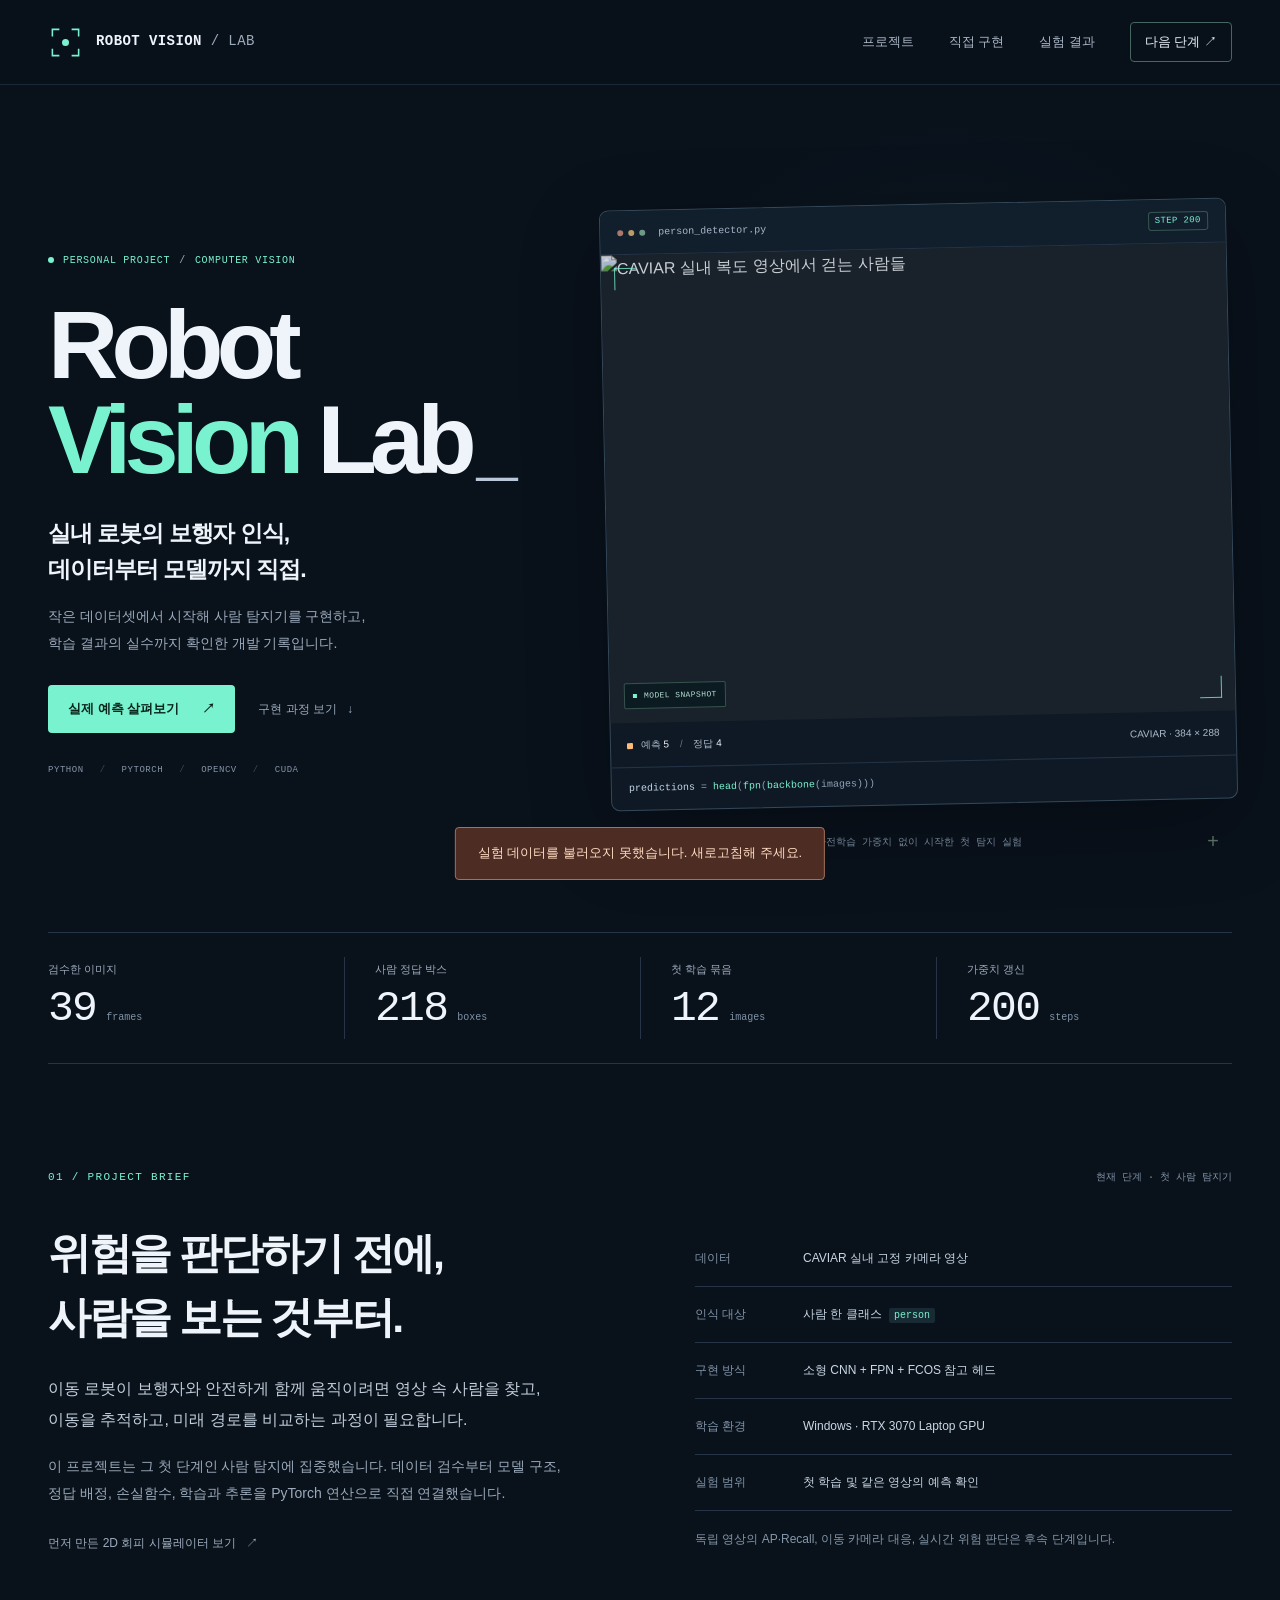
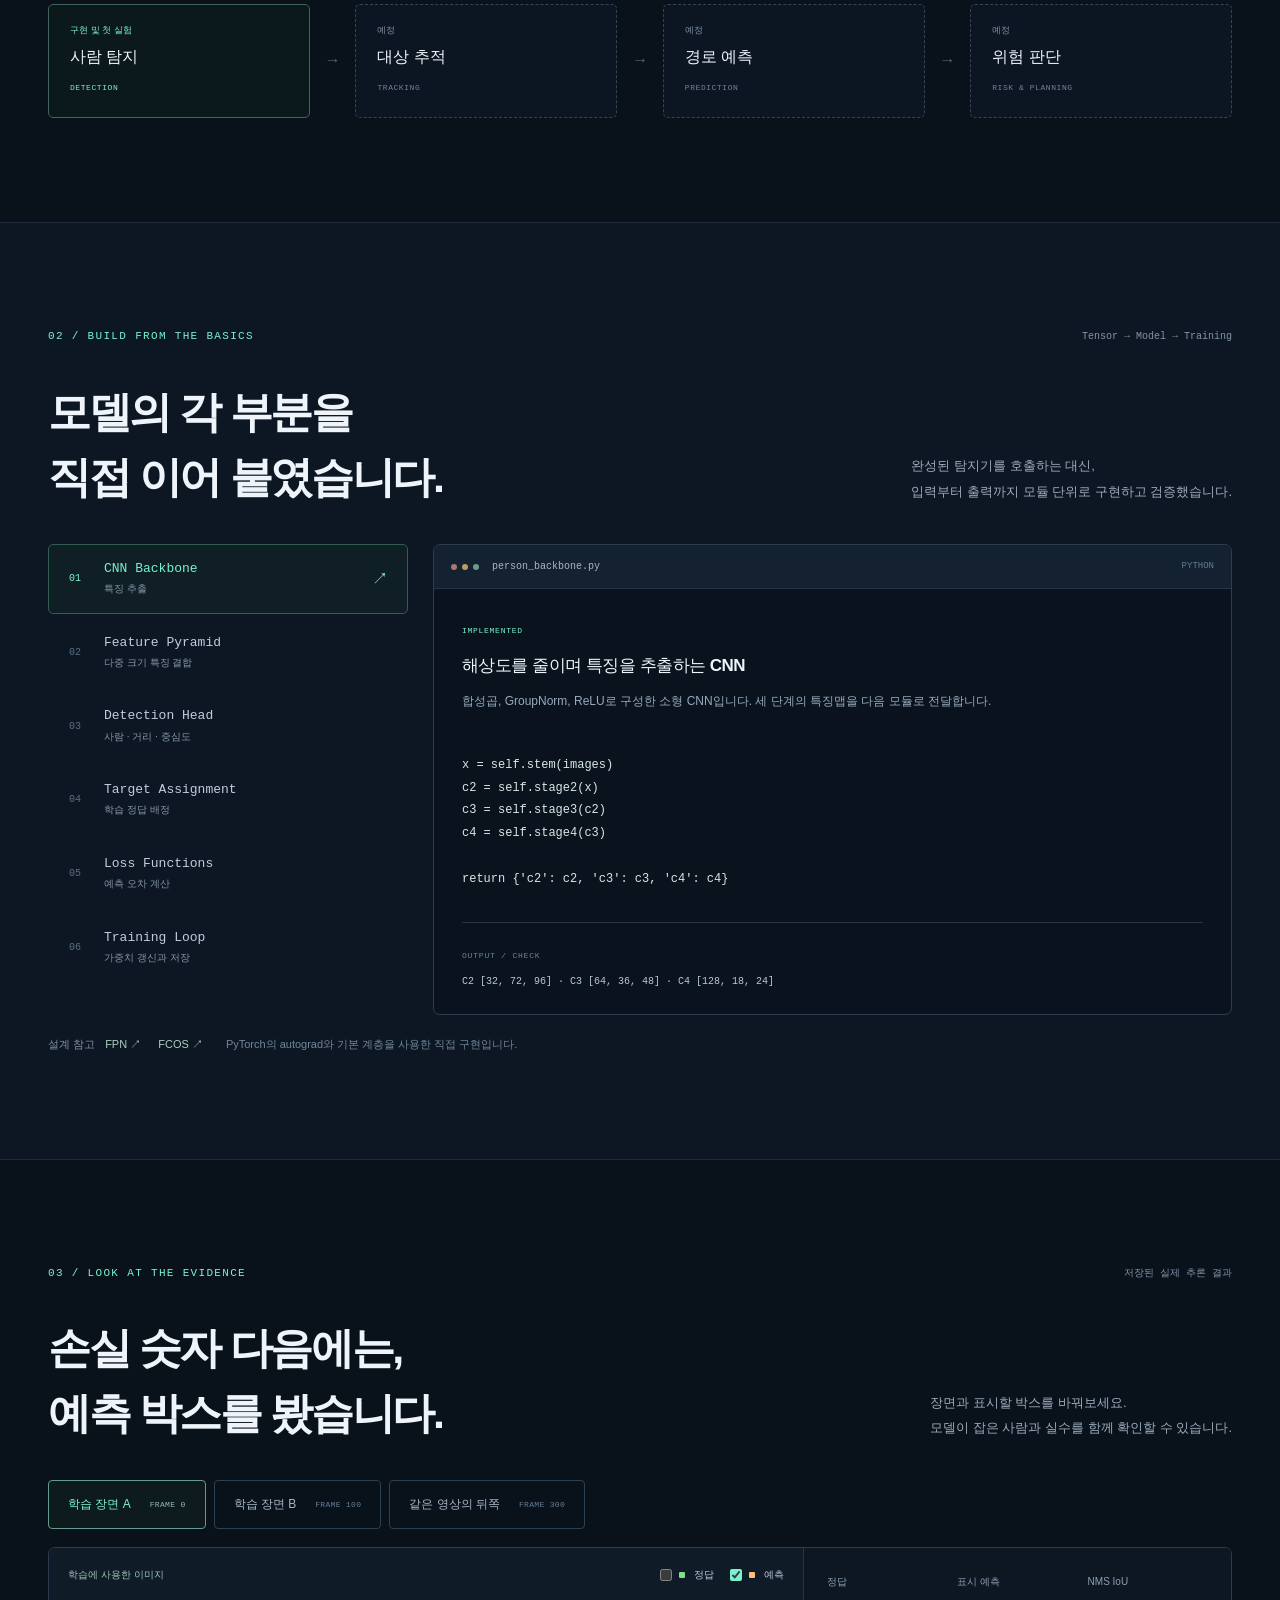
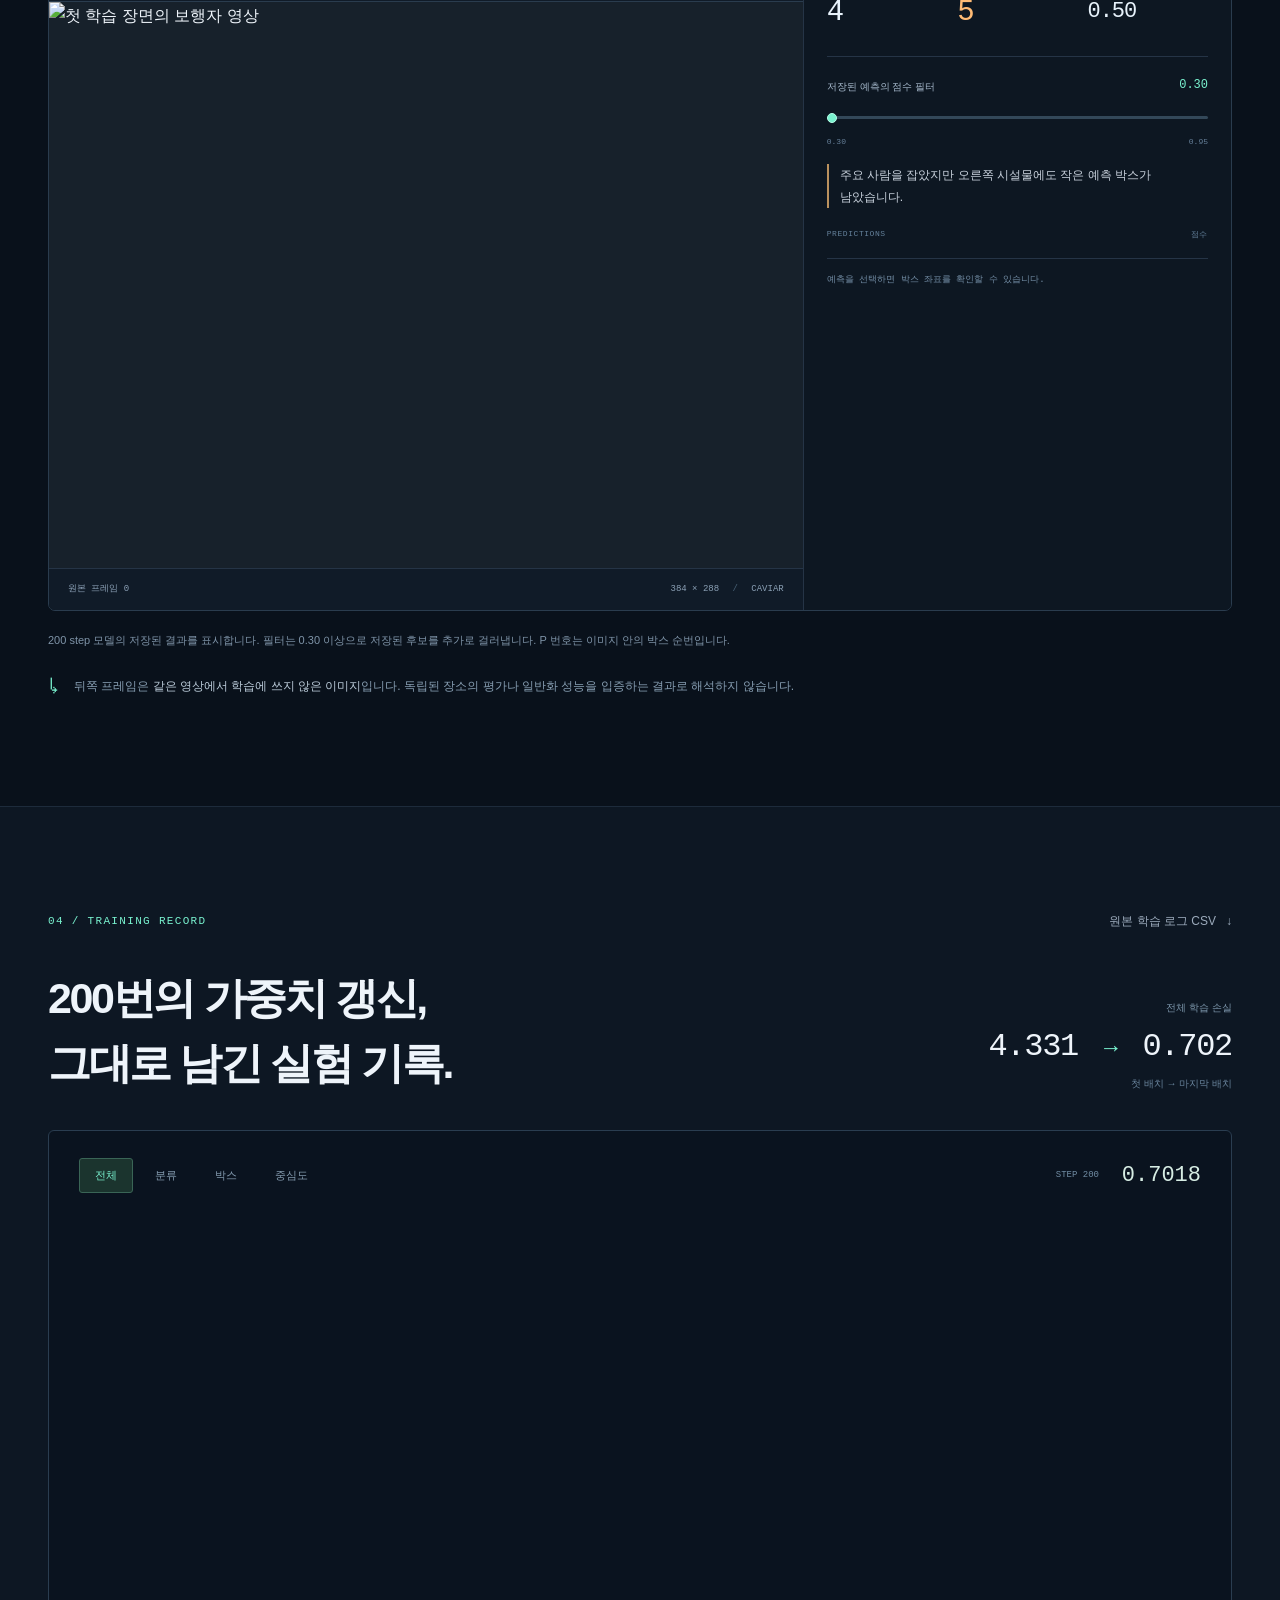
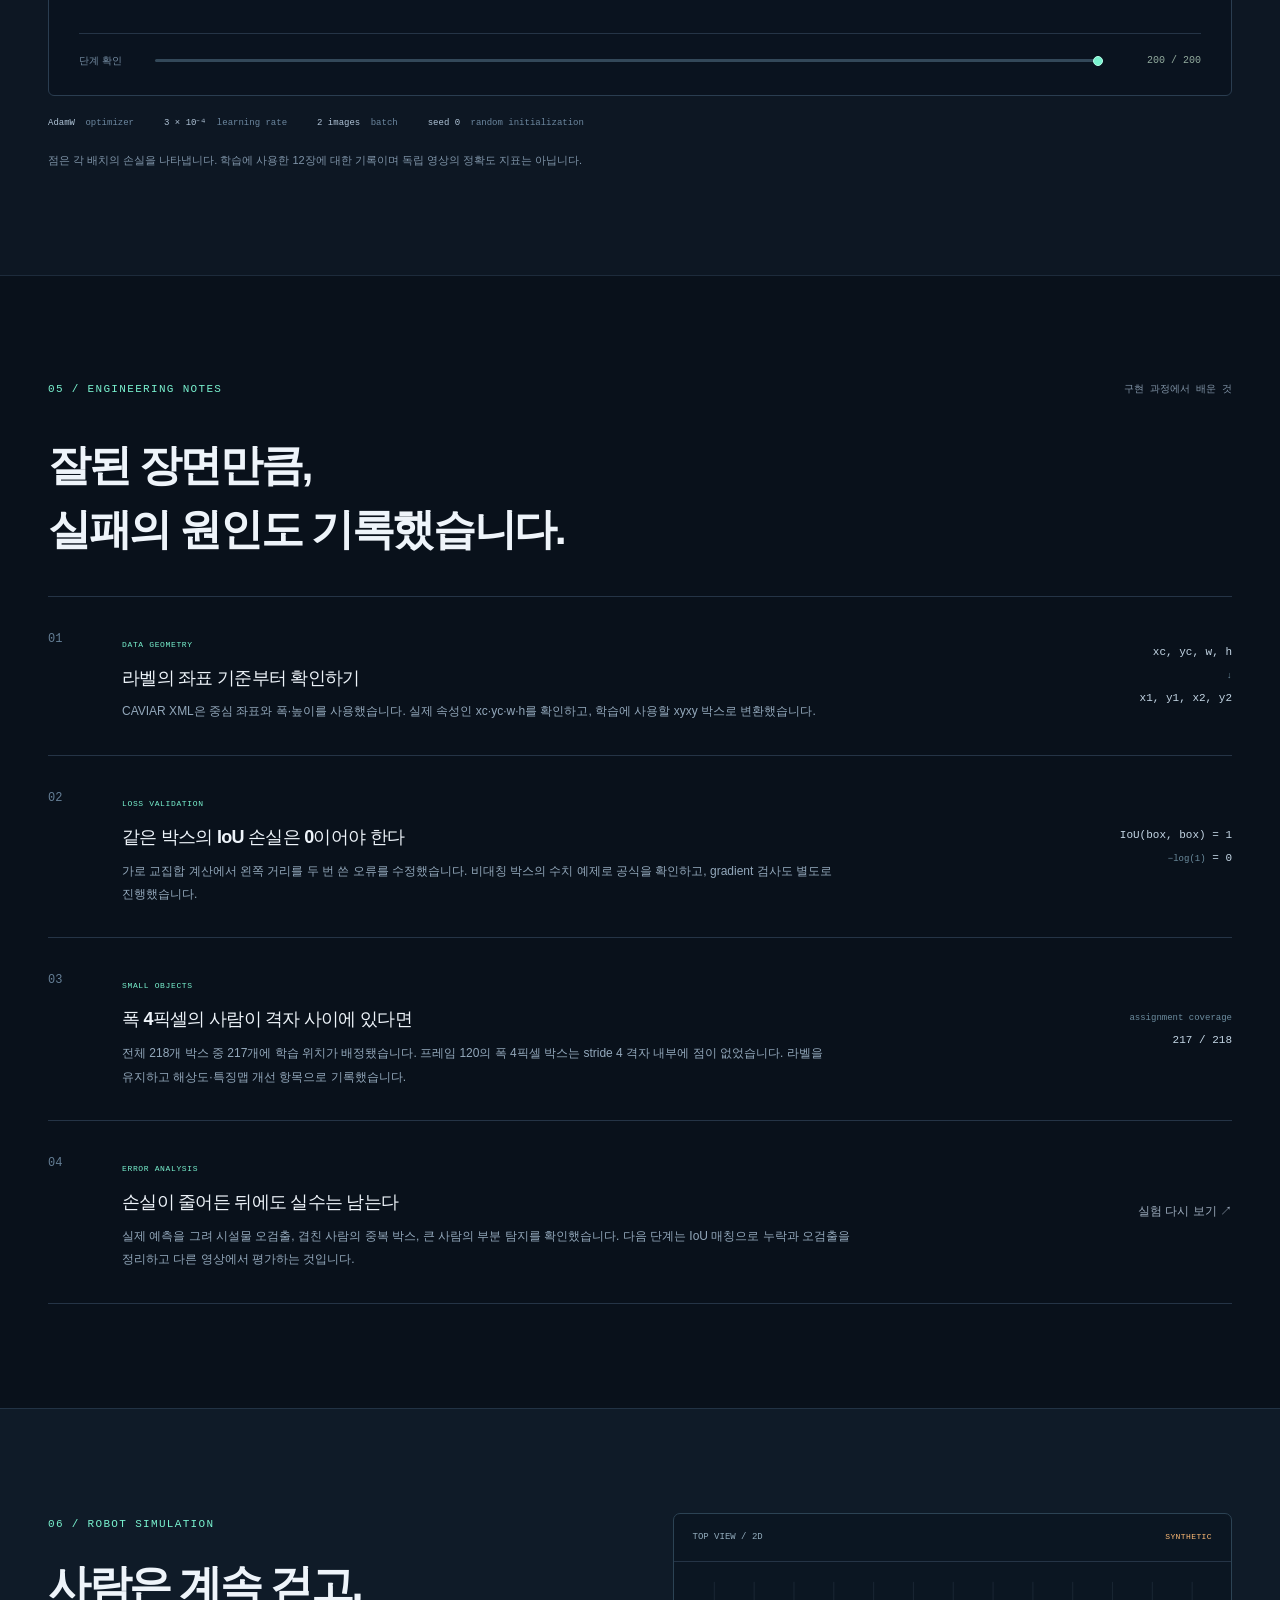
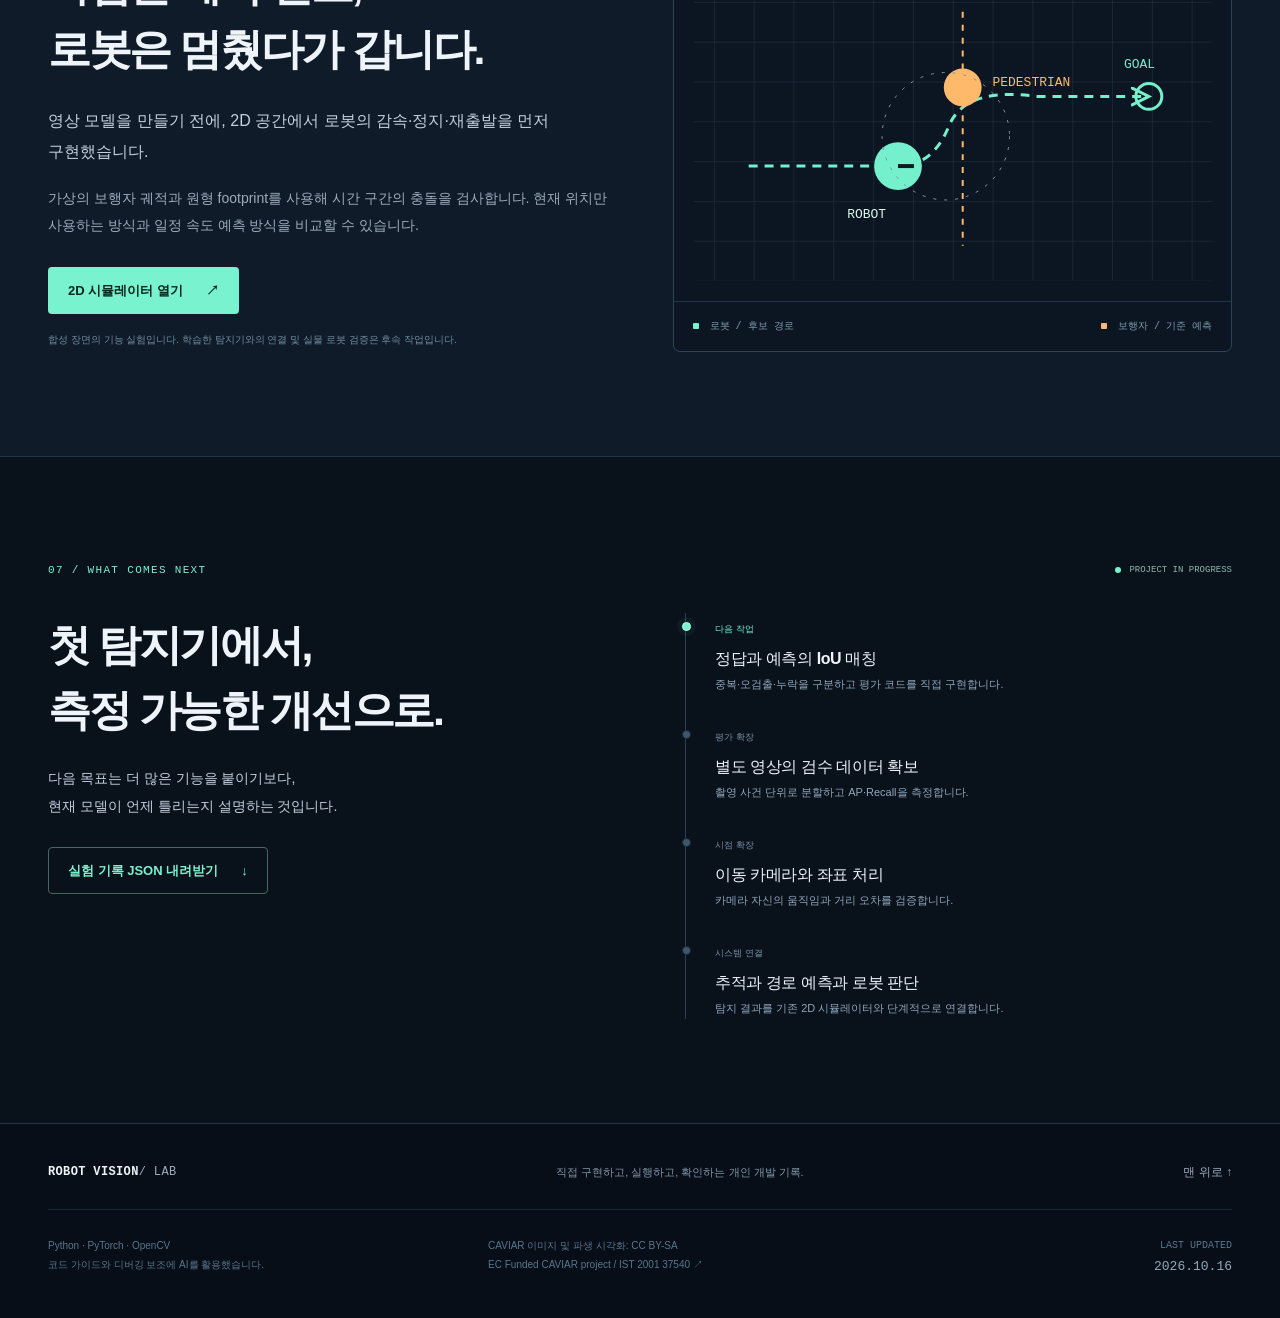
==== docs/index.html @ f5b47980 "Add portfolio pages and interactive simulator" ====
<!doctype html>
<html lang="ko">
<head>
<meta charset="utf-8"><meta name="viewport" content="width=device-width,initial-scale=1">
<meta name="theme-color" content="#09111b">
<title>Robot Vision Lab | Computer Vision 개발 포트폴리오</title>
<meta name="description" content="39장과 218개 정답 박스에서 시작한 사람 탐지기. 데이터 검수, PyTorch 모델 직접 구현, 첫 학습과 오류 분석을 기록한 개인 프로젝트 포트폴리오.">
<meta property="og:type" content="website"><meta property="og:title" content="Robot Vision Lab — 직접 만드는 Computer Vision">
<meta property="og:description" content="소규모 데이터에서 시작해 사람 탐지기를 직접 구현하고 학습한 과정. 실제 예측 결과와 200 step의 실험 기록.">
<link rel="icon" href="assets/favicon.svg" type="image/svg+xml">
<link rel="stylesheet" href="styles.css"><script src="app.js" defer></script>
<!-- public-url:start -->
<meta property="og:url" content="https://jaeyong5311.github.io/robot-vision-lab">
<meta property="og:image" content="https://jaeyong5311.github.io/robot-vision-lab/assets/social-preview.png">
<link rel="canonical" href="https://jaeyong5311.github.io/robot-vision-lab">
<!-- public-url:end -->
</head>
<body>
<a class="skip" href="#main">본문으로 이동</a>
<header class="header"><div class="shell header-inner">
<a class="brand" href="#top" aria-label="Robot Vision Lab 처음으로"><svg viewBox="0 0 40 40" aria-hidden="true"><path d="M13 5H5v8M27 5h8v8M5 27v8h8m14 0h8v-8"/><circle cx="20" cy="20" r="4"/></svg><span>ROBOT VISION<span class="brand-lab"> / LAB</span></span></a>
<button class="menu-button" aria-label="메뉴 열기" aria-expanded="false" aria-controls="navigation"><span></span><span></span></button>
<nav id="navigation" aria-label="주 메뉴"><a href="#project">프로젝트</a><a href="#build">직접 구현</a><a href="#experiments">실험 결과</a><a href="#next">다음 단계 <span aria-hidden="true">↗</span></a></nav>
</div></header>
<main id="main">
<section class="hero shell" id="top">
<div class="hero-copy"><div class="eyebrow"><span class="dot"></span> PERSONAL PROJECT <span class="muted">/</span> COMPUTER VISION</div>
<h1>Robot<br><span class="mint">Vision</span> Lab<span class="cursor">_</span></h1>
<p class="hero-korean">실내 로봇의 보행자 인식,<br>데이터부터 모델까지 직접.</p>
<p class="hero-description">작은 데이터셋에서 시작해 사람 탐지기를 구현하고,<br class="desktop-only"> 학습 결과의 실수까지 확인한 개발 기록입니다.</p>
<div class="hero-actions"><a class="button primary" href="#experiments">실제 예측 살펴보기 <span aria-hidden="true">↗</span></a><a class="text-link" href="#build">구현 과정 보기 <span aria-hidden="true">↓</span></a></div>
<div class="tech-line"><span>PYTHON</span><span>PYTORCH</span><span>OPENCV</span><span>CUDA</span></div>
</div>
<div class="hero-visual"><div class="vision-window"><div class="window-bar"><div class="window-dots"><i></i><i></i><i></i></div><span>person_detector.py</span><span class="window-tag">STEP 200</span></div>
<div class="hero-image"><img src="assets/frame-0.jpg" width="384" height="288" alt="CAVIAR 실내 복도 영상에서 걷는 사람들"><svg id="hero-boxes" viewBox="0 0 384 288" aria-label="실제 학습 모델의 예측 박스"></svg><span class="image-corner tl"></span><span class="image-corner br"></span><div class="image-badge"><span class="tiny-square"></span> MODEL SNAPSHOT</div></div>
<div class="vision-caption"><span><i class="legend-dot orange"></i> 예측 <b>5</b> <span class="caption-divider">/</span> 정답 <b>4</b></span><span>CAVIAR · 384 × 288</span></div>
<div class="code-strip"><span class="code-var">predictions</span> = <span class="code-fn">head</span>(<span class="code-fn">fpn</span>(<span class="code-fn">backbone</span>(images)))</div>
</div><div class="visual-foot"><span class="small-cross">+</span><span>사전학습 가중치 없이 시작한 첫 탐지 실험</span><span class="small-cross">+</span></div></div>
</section>
<div class="shell"><dl class="stats"><div><dt>검수한 이미지</dt><dd>39<span>frames</span></dd></div><div><dt>사람 정답 박스</dt><dd>218<span>boxes</span></dd></div><div><dt>첫 학습 묶음</dt><dd>12<span>images</span></dd></div><div><dt>가중치 갱신</dt><dd>200<span>steps</span></dd></div></dl></div>
<section class="section shell" id="project"><div class="section-top"><span class="eyebrow">01 / PROJECT BRIEF</span><span class="section-meta">현재 단계 · 첫 사람 탐지기</span></div>
<div class="brief-grid"><div><h2>위험을 판단하기 전에,<br>사람을 보는 것부터.</h2><p class="lead">이동 로봇이 보행자와 안전하게 함께 움직이려면 영상 속 사람을 찾고, 이동을 추적하고, 미래 경로를 비교하는 과정이 필요합니다.</p><p class="body-muted">이 프로젝트는 그 첫 단계인 사람 탐지에 집중했습니다. 데이터 검수부터 모델 구조, 정답 배정, 손실함수, 학습과 추론을 PyTorch 연산으로 직접 연결했습니다.</p><a class="subtle-link" href="#simulation">먼저 만든 2D 회피 시뮬레이터 보기 <span aria-hidden="true">↗</span></a></div>
<div class="brief-details"><div class="detail-row"><span>데이터</span><strong>CAVIAR 실내 고정 카메라 영상</strong></div><div class="detail-row"><span>인식 대상</span><strong>사람 한 클래스 <code>person</code></strong></div><div class="detail-row"><span>구현 방식</span><strong>소형 CNN + FPN + FCOS 참고 헤드</strong></div><div class="detail-row"><span>학습 환경</span><strong>Windows · RTX 3070 Laptop GPU</strong></div><div class="detail-row"><span>실험 범위</span><strong>첫 학습 및 같은 영상의 예측 확인</strong></div><p class="detail-note">독립 영상의 AP·Recall, 이동 카메라 대응, 실시간 위험 판단은 후속 단계입니다.</p></div></div>
<div class="system-path" aria-label="목표 시스템의 단계별 진행 상태"><div class="path-item complete"><span>구현 및 첫 실험</span><strong>사람 탐지</strong><small>DETECTION</small></div><span class="path-arrow" aria-hidden="true">→</span><div class="path-item"><span>예정</span><strong>대상 추적</strong><small>TRACKING</small></div><span class="path-arrow" aria-hidden="true">→</span><div class="path-item"><span>예정</span><strong>경로 예측</strong><small>PREDICTION</small></div><span class="path-arrow" aria-hidden="true">→</span><div class="path-item"><span>예정</span><strong>위험 판단</strong><small>RISK & PLANNING</small></div></div>
</section>
<section class="section build-section" id="build"><div class="shell"><div class="section-top"><span class="eyebrow">02 / BUILD FROM THE BASICS</span><span class="section-meta">Tensor → Model → Training</span></div><div class="section-heading"><h2>모델의 각 부분을<br>직접 이어 붙였습니다.</h2><p>완성된 탐지기를 호출하는 대신,<br>입력부터 출력까지 모듈 단위로 구현하고 검증했습니다.</p></div>
<div class="build-workbench"><div class="module-tabs" role="tablist" aria-label="구현 모듈" aria-orientation="vertical">
<button id="tab-backbone" class="module-tab active" role="tab" aria-selected="true" aria-controls="module-panel" data-module="backbone"><span>01</span><strong>CNN Backbone</strong><small>특징 추출</small><i>↗</i></button>
<button id="tab-fpn" class="module-tab" role="tab" aria-selected="false" tabindex="-1" aria-controls="module-panel" data-module="fpn"><span>02</span><strong>Feature Pyramid</strong><small>다중 크기 특징 결합</small><i>↗</i></button>
<button id="tab-head" class="module-tab" role="tab" aria-selected="false" tabindex="-1" aria-controls="module-panel" data-module="head"><span>03</span><strong>Detection Head</strong><small>사람 · 거리 · 중심도</small><i>↗</i></button>
<button id="tab-targets" class="module-tab" role="tab" aria-selected="false" tabindex="-1" aria-controls="module-panel" data-module="targets"><span>04</span><strong>Target Assignment</strong><small>학습 정답 배정</small><i>↗</i></button>
<button id="tab-loss" class="module-tab" role="tab" aria-selected="false" tabindex="-1" aria-controls="module-panel" data-module="loss"><span>05</span><strong>Loss Functions</strong><small>예측 오차 계산</small><i>↗</i></button>
<button id="tab-training" class="module-tab" role="tab" aria-selected="false" tabindex="-1" aria-controls="module-panel" data-module="training"><span>06</span><strong>Training Loop</strong><small>가중치 갱신과 저장</small><i>↗</i></button>
</div><div id="module-panel" class="module-panel" role="tabpanel" aria-labelledby="tab-backbone"><div class="window-bar"><div class="window-dots"><i></i><i></i><i></i></div><span id="module-file">person_backbone.py</span><span class="code-language">PYTHON</span></div><div class="module-info"><span class="implementation-label">IMPLEMENTED</span><h3 id="module-title">해상도를 줄이며 특징을 추출하는 CNN</h3><p id="module-description">합성곱, GroupNorm, ReLU로 구성한 소형 CNN입니다. 세 단계의 특징맵을 다음 모듈로 전달합니다.</p></div><pre class="module-code"><code id="module-code">x = self.stem(images)
c2 = self.stage2(x)
c3 = self.stage3(c2)
c4 = self.stage4(c3)

return {'c2': c2, 'c3': c3, 'c4': c4}</code></pre><div class="module-output"><span>OUTPUT / CHECK</span><p id="module-output">C2 [32, 72, 96] · C3 [64, 36, 48] · C4 [128, 18, 24]</p></div></div></div>
<p class="section-footnote">설계 참고 <a href="https://arxiv.org/abs/1612.03144" target="_blank" rel="noopener noreferrer">FPN ↗</a> <a href="https://arxiv.org/abs/1904.01355" target="_blank" rel="noopener noreferrer">FCOS ↗</a><span>PyTorch의 autograd와 기본 계층을 사용한 직접 구현입니다.</span></p>
</div></section>
<section class="section shell" id="experiments"><div class="section-top"><span class="eyebrow">03 / LOOK AT THE EVIDENCE</span><span class="section-meta">저장된 실제 추론 결과</span></div><div class="section-heading"><h2>손실 숫자 다음에는,<br>예측 박스를 봤습니다.</h2><p>장면과 표시할 박스를 바꿔보세요.<br>모델이 잡은 사람과 실수를 함께 확인할 수 있습니다.</p></div>
<div class="scene-tabs" role="tablist" aria-label="비교할 영상 장면"><button class="scene-tab active" role="tab" aria-selected="true" data-scene="0">학습 장면 A <span>FRAME 0</span></button><button class="scene-tab" role="tab" aria-selected="false" tabindex="-1" data-scene="1">학습 장면 B <span>FRAME 100</span></button><button class="scene-tab" role="tab" aria-selected="false" tabindex="-1" data-scene="2">같은 영상의 뒤쪽 <span>FRAME 300</span></button></div>
<div class="experiment-workbench"><div class="experiment-main"><div class="experiment-toolbar"><span id="scene-origin" class="origin-badge">학습에 사용한 이미지</span><div class="layer-toggles"><label><input id="show-gt" type="checkbox"><i class="legend-dot green"></i>정답</label><label><input id="show-pred" type="checkbox" checked><i class="legend-dot orange"></i>예측</label></div></div><div class="experiment-image"><img id="experiment-image" src="assets/frame-0.jpg" width="384" height="288" alt="첫 학습 장면의 보행자 영상"><svg id="experiment-boxes" viewBox="0 0 384 288" aria-label="박스 비교 영역"></svg><div id="no-boxes" class="no-boxes" hidden>현재 점수 조건에 맞는 예측이 없습니다.</div></div><div class="image-bottom"><span id="scene-frame">원본 프레임 0</span><span>384 × 288 <span aria-hidden="true">/</span> CAVIAR</span></div></div>
<aside class="experiment-aside" aria-label="예측 상세"><div class="preview-counts"><div><span>정답</span><strong id="gt-count">4</strong></div><div><span>표시 예측</span><strong id="pred-count" aria-live="polite">5</strong></div><div><span>NMS IoU</span><strong>0.50</strong></div></div><div class="score-control"><label for="score-filter">저장된 예측의 점수 필터 <output id="score-value" for="score-filter">0.30</output></label><input id="score-filter" type="range" min="0.30" max="0.95" step="0.05" value="0.30"><div class="range-labels"><span>0.30</span><span>0.95</span></div></div><p id="scene-note" class="observation">주요 사람을 잡았지만 오른쪽 시설물에도 작은 예측 박스가 남았습니다.</p><div class="prediction-list-heading"><span>PREDICTIONS</span><span>점수</span></div><div id="prediction-list" class="prediction-list"></div><p id="selected-box" class="selected-box" aria-live="polite">예측을 선택하면 박스 좌표를 확인할 수 있습니다.</p></aside></div>
<p class="section-footnote">200 step 모델의 저장된 결과를 표시합니다. 필터는 0.30 이상으로 저장된 후보를 추가로 걸러냅니다. P 번호는 이미지 안의 박스 순번입니다.</p>
<div class="evidence-note"><span class="note-symbol">↳</span><p>뒤쪽 프레임은 <strong>같은 영상에서 학습에 쓰지 않은 이미지</strong>입니다. 독립된 장소의 평가나 일반화 성능을 입증하는 결과로 해석하지 않습니다.</p></div>
</section>
<section class="section results-section" id="results"><div class="shell"><div class="section-top"><span class="eyebrow">04 / TRAINING RECORD</span><a class="subtle-link" href="assets/training-loss.csv" download>원본 학습 로그 CSV <span aria-hidden="true">↓</span></a></div><div class="section-heading"><h2>200번의 가중치 갱신,<br>그대로 남긴 실험 기록.</h2><div class="loss-change"><span>전체 학습 손실</span><strong>4.331 <i>→</i> 0.702</strong><small>첫 배치 → 마지막 배치</small></div></div>
<div class="chart-card"><div class="chart-top"><div class="metric-tabs" role="tablist" aria-label="손실 종류"><button role="tab" aria-selected="true" class="active" data-metric="total">전체</button><button role="tab" aria-selected="false" tabindex="-1" data-metric="classification">분류</button><button role="tab" aria-selected="false" tabindex="-1" data-metric="box">박스</button><button role="tab" aria-selected="false" tabindex="-1" data-metric="centerness">중심도</button></div><div class="chart-reading"><span id="chart-step-label">STEP 200</span><strong id="chart-reading">0.7018</strong></div></div><div class="chart-container"><svg id="loss-chart" viewBox="0 0 900 330" role="img" aria-label="200 step의 실제 전체 학습 손실 그래프"></svg><div id="chart-tip" class="chart-tip" hidden></div></div><div class="chart-slider"><label for="step-slider">단계 확인</label><input id="step-slider" type="range" min="1" max="200" value="200"><output id="step-value" for="step-slider">200 / 200</output></div></div>
<div class="training-facts"><span><b>AdamW</b> optimizer</span><span><b>3 × 10⁻⁴</b> learning rate</span><span><b>2 images</b> batch</span><span><b>seed 0</b> random initialization</span></div><p class="section-footnote">점은 각 배치의 손실을 나타냅니다. 학습에 사용한 12장에 대한 기록이며 독립 영상의 정확도 지표는 아닙니다.</p>
</div></section>
<section class="section shell" id="learnings"><div class="section-top"><span class="eyebrow">05 / ENGINEERING NOTES</span><span class="section-meta">구현 과정에서 배운 것</span></div><h2>잘된 장면만큼,<br>실패의 원인도 기록했습니다.</h2><div class="learning-list"><article><span class="learning-index">01</span><div><span class="learning-label">DATA GEOMETRY</span><h3>라벨의 좌표 기준부터 확인하기</h3><p>CAVIAR XML은 중심 좌표와 폭·높이를 사용했습니다. 실제 속성인 xc·yc·w·h를 확인하고, 학습에 사용할 xyxy 박스로 변환했습니다.</p></div><code>xc, yc, w, h<br><span>↓</span><br>x1, y1, x2, y2</code></article><article><span class="learning-index">02</span><div><span class="learning-label">LOSS VALIDATION</span><h3>같은 박스의 IoU 손실은 0이어야 한다</h3><p>가로 교집합 계산에서 왼쪽 거리를 두 번 쓴 오류를 수정했습니다. 비대칭 박스의 수치 예제로 공식을 확인하고, gradient 검사도 별도로 진행했습니다.</p></div><code>IoU(box, box) = 1<br><span>−log(1)</span> = 0</code></article><article><span class="learning-index">03</span><div><span class="learning-label">SMALL OBJECTS</span><h3>폭 4픽셀의 사람이 격자 사이에 있다면</h3><p>전체 218개 박스 중 217개에 학습 위치가 배정됐습니다. 프레임 120의 폭 4픽셀 박스는 stride 4 격자 내부에 점이 없었습니다. 라벨을 유지하고 해상도·특징맵 개선 항목으로 기록했습니다.</p></div><code><span>assignment coverage</span><br>217 / 218</code></article><article><span class="learning-index">04</span><div><span class="learning-label">ERROR ANALYSIS</span><h3>손실이 줄어든 뒤에도 실수는 남는다</h3><p>실제 예측을 그려 시설물 오검출, 겹친 사람의 중복 박스, 큰 사람의 부분 탐지를 확인했습니다. 다음 단계는 IoU 매칭으로 누락과 오검출을 정리하고 다른 영상에서 평가하는 것입니다.</p></div><a class="subtle-link" href="#experiments">실험 다시 보기 ↗</a></article></div></section>
<section class="section simulation-section" id="simulation"><div class="shell simulation-grid"><div><span class="eyebrow">06 / ROBOT SIMULATION</span><h2>사람은 계속 걷고,<br>로봇은 멈췄다가 갑니다.</h2><p class="lead">영상 모델을 만들기 전에, 2D 공간에서 로봇의 감속·정지·재출발을 먼저 구현했습니다.</p><p class="body-muted">가상의 보행자 궤적과 원형 footprint를 사용해 시간 구간의 충돌을 검사합니다. 현재 위치만 사용하는 방식과 일정 속도 예측 방식을 비교할 수 있습니다.</p><button class="button primary" id="open-simulation">2D 시뮬레이터 열기 <span aria-hidden="true">↗</span></button><p class="simulation-disclosure">합성 장면의 기능 실험입니다. 학습한 탐지기와의 연결 및 실물 로봇 검증은 후속 작업입니다.</p></div><div class="simulation-graphic" aria-label="보행자와 로봇의 경로를 비교하는 2D 시뮬레이션 개념도"><div class="graphic-top"><span>TOP VIEW / 2D</span><span class="synthetic-badge">SYNTHETIC</span></div><svg viewBox="0 0 560 340" role="img" aria-label="가상의 로봇 경로와 보행자 횡단 경로"><defs><pattern id="simgrid" width="40" height="40" patternUnits="userSpaceOnUse"><path d="M40 0H0V40" fill="none" stroke="#253344" stroke-width="1"/></pattern><marker id="arrowhead" markerWidth="8" markerHeight="8" refX="6" refY="3" orient="auto"><path d="M0 0L6 3L0 6" fill="none" stroke="#75f0cc" stroke-width="1"/></marker></defs><rect x="20" y="20" width="520" height="300" fill="url(#simgrid)"/><path d="M75 205H225Q260 205 276 165T365 135H477" fill="none" stroke="#75f0cc" stroke-width="3" stroke-dasharray="9 7" marker-end="url(#arrowhead)"/><path d="M290 50V285" stroke="#ffb96b" stroke-width="2" stroke-dasharray="6 7"/><circle cx="290" cy="126" r="19" fill="#ffb96b"/><circle cx="225" cy="205" r="24" fill="#75f0cc"/><path d="M225 205h16" stroke="#0c1b20" stroke-width="4"/><circle cx="477" cy="135" r="13" fill="none" stroke="#75f0cc" stroke-width="3"/><circle cx="273" cy="175" r="64" fill="none" stroke="#8592a2" stroke-dasharray="3 8"/><text x="174" y="257" fill="#d8f8ed" font-size="13">ROBOT</text><text x="320" y="125" fill="#ffb96b" font-size="13">PEDESTRIAN</text><text x="452" y="106" fill="#75f0cc" font-size="13">GOAL</text></svg><div class="graphic-bottom"><span><i class="legend-dot mint-dot"></i> 로봇 / 후보 경로</span><span><i class="legend-dot orange"></i> 보행자 / 기준 예측</span></div></div></div></section>
<section class="section shell next-section" id="next"><div class="section-top"><span class="eyebrow">07 / WHAT COMES NEXT</span><span class="progress-label"><span class="dot"></span> PROJECT IN PROGRESS</span></div><div class="next-grid"><div><h2>첫 탐지기에서,<br>측정 가능한 개선으로.</h2><p class="lead">다음 목표는 더 많은 기능을 붙이기보다,<br>현재 모델이 언제 틀리는지 설명하는 것입니다.</p><a class="button secondary" href="assets/experiment.json" download="robot-vision-experiment.json">실험 기록 JSON 내려받기 <span aria-hidden="true">↓</span></a></div><ol class="roadmap"><li class="current"><span>다음 작업</span><h3>정답과 예측의 IoU 매칭</h3><p>중복·오검출·누락을 구분하고 평가 코드를 직접 구현합니다.</p></li><li><span>평가 확장</span><h3>별도 영상의 검수 데이터 확보</h3><p>촬영 사건 단위로 분할하고 AP·Recall을 측정합니다.</p></li><li><span>시점 확장</span><h3>이동 카메라와 좌표 처리</h3><p>카메라 자신의 움직임과 거리 오차를 검증합니다.</p></li><li><span>시스템 연결</span><h3>추적과 경로 예측과 로봇 판단</h3><p>탐지 결과를 기존 2D 시뮬레이터와 단계적으로 연결합니다.</p></li></ol></div></section>
</main>
<footer class="footer"><div class="shell"><div class="footer-main"><a class="brand footer-brand" href="#top">ROBOT VISION<span class="brand-lab"> / LAB</span></a><p>직접 구현하고, 실행하고, 확인하는 개인 개발 기록.</p><a class="subtle-link" href="#top">맨 위로 ↑</a></div><div class="footer-bottom"><p>Python · PyTorch · OpenCV<br>코드 가이드와 디버깅 보조에 AI를 활용했습니다.</p><p>CAVIAR 이미지 및 파생 시각화: CC BY-SA<br><a href="https://homepages.inf.ed.ac.uk/rbf/CAVIARDATA1/" target="_blank" rel="noopener noreferrer">EC Funded CAVIAR project / IST 2001 37540 ↗</a></p><p class="footer-date">LAST UPDATED<br><strong>2026.10.16</strong></p></div></div></footer>
<dialog id="simulation-dialog" aria-labelledby="simulation-dialog-title"><div class="dialog-shell"><div class="dialog-bar"><div><strong id="simulation-dialog-title">2D 보행자 회피 시뮬레이터</strong><span>합성 장면 · 학습 모델 연결 전</span></div><button id="close-simulation" aria-label="시뮬레이터 닫기">닫기 <span aria-hidden="true">×</span></button></div><iframe id="simulation-frame" title="로봇 정지 후 재출발 2D 실험" loading="lazy"></iframe></div></dialog>
<div id="load-error" class="load-error" role="alert" hidden>실험 데이터를 불러오지 못했습니다. 새로고침해 주세요.</div>
</body></html>
---- docs/styles.css ----
@charset "UTF-8";
:root{--bg:#09111b;--surface:#101b28;--surface2:#132131;--line:#253446;--muted:#9cabbc;--text:#eef4fa;--mint:#79f2cf;--orange:#ffbb75;--green:#7fdd8e;--mono:"Cascadia Code",Consolas,"SFMono-Regular",monospace;--sans:"Pretendard","Noto Sans KR","Malgun Gothic",-apple-system,BlinkMacSystemFont,"Segoe UI",sans-serif;color-scheme:dark}
*{box-sizing:border-box}html{scroll-behavior:smooth;scroll-padding-top:100px}body{margin:0;background:var(--bg);color:var(--text);font:16px/1.75 var(--sans);word-break:keep-all;overflow-wrap:break-word}::selection{color:#06120f;background:var(--mint)}button,a,input{-webkit-tap-highlight-color:transparent}a{color:inherit;text-decoration:none}button,input{font:inherit}button{cursor:pointer}button:disabled{cursor:default}img,svg{display:block;max-width:100%}button:focus-visible,a:focus-visible,input:focus-visible,[tabindex]:focus-visible{outline:2px solid var(--mint);outline-offset:5px}button{color:inherit}button,input{accent-color:var(--mint)}[hidden]{display:none!important}.shell{width:min(1240px,calc(100% - 96px));margin-inline:auto}.mint{color:var(--mint)}.muted{color:var(--muted)}.skip{position:fixed;z-index:1000;left:20px;top:-90px;padding:12px 20px;background:var(--mint);color:#071713;border-radius:4px}.skip:focus{top:14px}.header{position:sticky;top:0;z-index:30;background:#09111bef;backdrop-filter:blur(18px);border-bottom:1px solid #253446b0}.header-inner{height:84px;display:flex;align-items:center;justify-content:space-between;gap:30px}.brand{display:inline-flex;align-items:center;gap:13px;font:700 14px/1.4 var(--mono);letter-spacing:.03em;white-space:nowrap}.brand svg{width:35px;height:35px;fill:var(--mint)}.brand svg path{fill:none;stroke:var(--mint);stroke-width:1.8}.brand-lab{color:var(--muted);font-weight:400}.header nav{display:flex;gap:35px;align-items:center}.header nav a{font-size:13px;color:#aab8c7;transition:color .2s}.header nav a:last-child{color:var(--mint);border:1px solid #46665f;padding:8px 14px;border-radius:4px}.header nav a:hover,.header nav a[aria-current]{color:var(--text)}.menu-button{display:none;background:none;border:0;padding:8px}.menu-button span{height:1px;background:var(--text);width:24px;display:block;margin:6px 0}
.hero{display:grid;grid-template-columns:.88fr 1.12fr;gap:65px;align-items:center;padding-block:84px 72px;position:relative}.hero:before{content:"";position:absolute;z-index:-1;top:0;right:-35px;width:640px;height:640px;background:radial-gradient(ellipse at center,#65e9c60b,transparent 68%);pointer-events:none}.eyebrow{display:flex;align-items:center;gap:9px;color:var(--mint);font:11px/1.7 var(--mono);letter-spacing:.12em}.dot{display:inline-block;width:6px;height:6px;border-radius:50%;background:var(--mint);flex-shrink:0}.hero .eyebrow{font-size:10px;letter-spacing:.07em;white-space:nowrap}h1,h2,h3,p{margin:0}h1{font-size:clamp(66px,7.6vw,108px);font-weight:650;line-height:.98;letter-spacing:-.07em;margin:28px 0 25px;font-family:"Segoe UI",var(--sans)}.cursor{font-family:var(--mono);font-size:.72em;margin-left:6px;color:#b8c8d8}.hero-korean{font-size:23px;line-height:1.6;letter-spacing:-.045em;font-weight:600}.hero-description{color:var(--muted);font-size:14px;line-height:1.9;margin-top:15px}.hero-actions{display:flex;align-items:center;gap:23px;margin-top:29px;flex-wrap:wrap}.button{display:inline-flex;align-items:center;justify-content:center;gap:23px;border-radius:4px;border:1px solid transparent;padding:13px 19px;font-size:13px;font-weight:650;line-height:1.5;transition:transform .2s,background .2s}.button:hover{transform:translateY(-2px)}.button.primary{color:#08261c;background:var(--mint)}.button.primary:hover{background:#a2ffe2}.button.secondary{background:transparent;color:var(--mint);border-color:#46675d}.button.secondary:hover{background:#79f2cf0b}.text-link,.subtle-link{font-size:12px;color:var(--muted);display:inline-flex;gap:10px;align-items:center}.text-link:hover,.subtle-link:hover{color:var(--mint)}.tech-line{display:flex;gap:16px;margin-top:31px;font:9px/1.5 var(--mono);letter-spacing:.06em;color:#8495a8}.tech-line span+span:before{content:"/";color:#35495d;margin-right:16px}.hero-visual{min-width:0;padding-top:35px}.vision-window{border:1px solid #344858;background:#0e1925;border-radius:9px;overflow:hidden;box-shadow:0 24px 80px #0004;transform:rotate(-1.2deg)}.window-bar{height:44px;display:flex;gap:13px;align-items:center;border-bottom:1px solid var(--line);padding:0 17px;font:10px/1.5 var(--mono);color:#a7b6c6;background:#111f2d}.window-dots{display:flex;gap:5px;flex-shrink:0}.window-dots i{display:block;width:6px;height:6px;background:#475565;border-radius:50%}.window-dots i:first-child{background:#ac786e}.window-dots i:nth-child(2){background:#b99c65}.window-dots i:nth-child(3){background:#6f9987}.window-tag{margin-left:auto;font-size:9px;letter-spacing:.04em;color:var(--mint);border:1px solid #34564e;border-radius:3px;padding:2px 6px}.hero-image{position:relative;background:#19222b;aspect-ratio:4/3}.hero-image img{width:100%;height:100%;object-fit:cover;filter:brightness(.84)}.hero-image svg{position:absolute;inset:0;width:100%;height:100%}.image-corner{position:absolute;width:22px;height:22px;border-color:var(--mint);border-style:solid;opacity:.8}.image-corner.tl{top:13px;left:13px;border-width:1px 0 0 1px}.image-corner.br{right:13px;bottom:13px;border-width:0 1px 1px 0}.image-badge{position:absolute;left:14px;bottom:14px;background:#0b1b20e8;color:#b4ded2;display:flex;align-items:center;gap:7px;font:8px/1 var(--mono);letter-spacing:.05em;padding:8px;border:1px solid #35534c;border-radius:2px}.tiny-square{width:4px;height:4px;background:var(--mint)}.vision-caption{padding:13px 16px;display:flex;align-items:center;justify-content:space-between;font-size:10px;gap:12px;color:#aebccb}.vision-caption b{color:#edf3f9;font-weight:500}.caption-divider{color:#627486;margin:0 8px}.legend-dot{display:inline-block;width:6px;height:6px;border-radius:1px;vertical-align:middle;margin-right:5px}.orange{background:var(--orange)}.green{background:var(--green)}.mint-dot{background:var(--mint)}.code-strip{padding:13px 17px;border-top:1px solid var(--line);font:10px/1.6 var(--mono);color:#8fa3b7;overflow-wrap:anywhere}.code-var{color:#c6d7e7}.code-fn{color:var(--mint)}.visual-foot{display:flex;justify-content:space-between;align-items:center;font:10px/1.7 var(--mono);color:#7d91a5;padding:21px 13px 0}.small-cross{font-size:20px;color:#597566}
.stats{display:grid;grid-template-columns:repeat(4,1fr);border-block:1px solid var(--line);margin:0;padding:24px 0}.stats>div{padding:3px 30px;border-left:1px solid var(--line)}.stats>div:first-child{border:0;padding-left:0}.stats dt{font-size:11px;color:var(--muted);margin-bottom:3px}.stats dd{margin:0;font:400 43px/1.25 var(--mono);letter-spacing:-.04em}.stats dd span{font:10px/1 var(--mono);color:#8094a8;margin-left:10px;letter-spacing:0}.section{padding-block:104px}.section-top{display:flex;align-items:center;justify-content:space-between;gap:20px;margin-bottom:34px}.section-meta{font:10px/1.7 var(--mono);color:#8295a8}.section h2{font-size:clamp(28px,3.4vw,43px);font-weight:600;line-height:1.5;letter-spacing:-.055em}.lead{font-size:16px;line-height:1.95;color:#c3d0dd;margin-top:23px}.body-muted{font-size:14px;line-height:1.95;color:var(--muted);margin-top:18px}.brief-grid{display:grid;grid-template-columns:1fr 1fr;gap:110px}.brief-grid .subtle-link{margin-top:25px}.brief-details{padding-top:10px}.detail-row{padding:17px 0;display:grid;grid-template-columns:88px 1fr;gap:20px;border-bottom:1px solid var(--line);font-size:12px}.detail-row>span{color:#8194a8}.detail-row strong{font-weight:500;color:#c9d8e5}.detail-row code{font:10px var(--mono);background:#182a34;padding:2px 5px;border-radius:2px;margin-left:4px;color:var(--mint)}.detail-note{font-size:12px;line-height:1.8;color:#8497a9;padding-top:18px}.system-path{display:flex;gap:18px;align-items:center;margin-top:48px}.path-item{flex:1;padding:18px 21px;border:1px dashed #344454;border-radius:5px;background:#0c1622}.path-item span{display:block;font-size:9px;color:#7e92a7;margin-bottom:5px}.path-item strong{font-size:16px;font-weight:550;display:block}.path-item small{font:8px var(--mono);color:#6e8399;letter-spacing:.07em}.path-item.complete{border:1px solid #40635c;background:#10241f66}.path-item.complete span,.path-item.complete small{color:var(--mint)}.path-arrow{color:#516478;font-family:var(--mono)}.build-section{background:#0d1723;border-block:1px solid #1d2b3b}.section-heading{display:flex;align-items:flex-end;justify-content:space-between;gap:40px;margin-bottom:35px}.section-heading>p{font-size:13px;color:var(--muted);line-height:1.95;max-width:390px;padding-bottom:5px}.build-workbench{display:grid;grid-template-columns:360px 1fr;gap:25px}.module-tabs{display:flex;flex-direction:column;gap:4px}.module-tab{display:grid;grid-template-columns:25px 1fr 15px;gap:2px 10px;align-items:center;position:relative;width:100%;text-align:left;padding:15px 20px;border:1px solid transparent;background:transparent;border-radius:5px;transition:background .15s}.module-tab>span{grid-row:span 2;font:10px var(--mono);color:#597084}.module-tab strong{font:13px/1.4 var(--mono);font-weight:500;color:#bfcedd}.module-tab small{grid-column:2;font-size:10px;color:#8497aa}.module-tab i{grid-column:3;grid-row:1 / 3;font-style:normal;color:#4e695e;opacity:0;transition:opacity .2s}.module-tab:hover{background:#172332}.module-tab.active{background:#142c2866;border-color:#345b50}.module-tab.active strong,.module-tab.active>span{color:var(--mint)}.module-tab.active i{opacity:1;color:var(--mint)}.module-panel{background:#0a131d;border:1px solid #2b3d4f;border-radius:7px;overflow:hidden;min-width:0}.module-panel .window-bar{background:#142131}.code-language{margin-left:auto;font-size:9px;color:#617d94}.module-info{padding:25px 28px 0}.implementation-label{font:8px var(--mono);color:var(--mint);letter-spacing:.09em}.module-info h3{font-size:17px;font-weight:550;margin:9px 0;letter-spacing:-.03em}.module-info p{color:#96aabe;font-size:12px;line-height:1.85;min-height:45px}.module-code{font:12px/1.9 var(--mono);color:#d7e8e5;padding:19px 28px 16px;margin:0;overflow:auto;tab-size:4;white-space:pre;min-height:187px}.module-output{margin:0 28px 23px;padding-top:16px;border-top:1px solid var(--line)}.module-output>span{font:8px/1.6 var(--mono);color:#69849c;letter-spacing:.1em}.module-output p{font:10px/1.8 var(--mono);color:#b6c9d7;margin-top:6px;overflow-wrap:anywhere}.section-footnote{font-size:11px;line-height:1.9;color:#7f94a8;margin-top:19px}.section-footnote a{color:#adcfbf;margin-inline:7px}.section-footnote>span{margin-left:16px;color:#718699}
.scene-tabs{display:flex;gap:8px;margin-bottom:18px}.scene-tab{border:1px solid #2c4052;border-radius:4px;background:transparent;padding:13px 19px;font-size:12px;color:#a6b8c9;display:flex;align-items:center;gap:19px}.scene-tab span{font:8px var(--mono);color:#647f98;letter-spacing:.04em}.scene-tab.active{border-color:#659b8b;background:#152c2666;color:var(--mint)}.scene-tab.active span{color:#95bdaf}.scene-tab:hover{border-color:#6a8e83}.experiment-workbench{display:grid;grid-template-columns:minmax(0,1.76fr) minmax(290px,1fr);border:1px solid #2a3c4e;border-radius:7px;overflow:hidden}.experiment-main{min-width:0;background:#101b28}.experiment-toolbar{height:54px;display:flex;align-items:center;justify-content:space-between;gap:15px;padding:0 19px;border-bottom:1px solid #2a3c4e}.origin-badge{font-size:10px;color:#9bc8b6}.origin-badge.unseen{color:var(--orange)}.layer-toggles{display:flex;gap:16px;white-space:nowrap}.layer-toggles label{font-size:10px;display:flex;gap:4px;align-items:center;color:#bccad7;cursor:pointer}.layer-toggles input{width:12px;height:12px;margin:0 3px 0 0}.experiment-image{position:relative;aspect-ratio:4/3;overflow:hidden;background:#17212b}.experiment-image img{width:100%;height:100%;object-fit:cover}.experiment-image svg{position:absolute;inset:0;width:100%;height:100%}.prediction-box{fill:transparent;stroke:#ffb96f;stroke-width:1.5;vector-effect:non-scaling-stroke;cursor:pointer;transition:fill .15s}.prediction-box:hover{fill:#ffbb751a}.prediction-box.selected{stroke:#fff1d8;stroke-width:3;fill:#ffbb7526}.truth-box{fill:none;stroke:#67e68e;stroke-width:1.5;vector-effect:non-scaling-stroke;pointer-events:none}.no-boxes{position:absolute;left:50%;bottom:20px;transform:translateX(-50%);font-size:11px;width:max-content;max-width:90%;text-align:center;background:#09111be8;border:1px solid #476051;border-radius:3px;padding:7px 12px}.image-bottom{display:flex;justify-content:space-between;padding:13px 19px;font:9px/1.7 var(--mono);color:#8ba0b5;border-top:1px solid var(--line);gap:10px}.image-bottom span span{margin:0 8px;color:#486176}.experiment-aside{padding:25px 23px;min-width:0;background:#0d1722;border-left:1px solid var(--line)}.preview-counts{display:grid;grid-template-columns:repeat(3,1fr);gap:10px;padding-bottom:22px;border-bottom:1px solid var(--line)}.preview-counts>div>span{display:block;font-size:10px;color:#8ba0b4}.preview-counts strong{font:29px/1.5 var(--mono);color:#e7f2fb;font-weight:400;letter-spacing:-.05em}.preview-counts>div:nth-child(2) strong{color:var(--orange)}.preview-counts>div:last-child strong{font-size:22px;line-height:1.95}.score-control{margin:21px 0 18px}.score-control label{font-size:10px;color:#a6b9cc;display:flex;justify-content:space-between;gap:9px}.score-control output{font:12px var(--mono);color:var(--mint)}input[type=range]{appearance:none;-webkit-appearance:none;width:100%;background:transparent;cursor:pointer;height:20px;margin:12px 0 0}input[type=range]::-webkit-slider-runnable-track{height:3px;border-radius:5px;background:#334859}input[type=range]::-webkit-slider-thumb{appearance:none;width:10px;height:10px;background:var(--mint);border:1px solid #b5ffe8;border-radius:50%;margin-top:-3.5px}input[type=range]::-moz-range-track{height:3px;background:#334859}input[type=range]::-moz-range-thumb{width:10px;height:10px;background:var(--mint);border:1px solid #b5ffe8;border-radius:50%}.range-labels{display:flex;justify-content:space-between;font:8px var(--mono);color:#657f98}.observation{font-size:12px;color:#c8d1dc;line-height:1.85;padding-left:11px;border-left:2px solid #ba915e;margin-bottom:21px}.prediction-list-heading{font:8px var(--mono);color:#64819b;display:flex;justify-content:space-between;letter-spacing:.07em;margin-bottom:6px}.prediction-list{max-height:158px;overflow-y:auto;scrollbar-width:thin;scrollbar-color:#2c4b5e transparent}.prediction-row{border:0;background:none;padding:6px 3px;color:#9caec0;display:grid;grid-template-columns:28px 1fr 35px;gap:10px;align-items:center;width:100%;text-align:left;font:10px/1.7 var(--mono);border-radius:3px}.prediction-row:hover,.prediction-row.selected{background:#203126;color:#d8eedd}.score-meter{height:3px;border-radius:2px;background:#26384a;overflow:hidden}.score-meter>i{display:block;height:100%;background:#be9a6e}.prediction-row.selected .score-meter>i{background:var(--mint)}.prediction-row>span:last-child{text-align:right}.selected-box{font:9px/1.8 var(--mono);color:#738da5;padding-top:13px;border-top:1px solid var(--line);margin-top:12px;min-height:46px}.evidence-note{display:flex;align-items:flex-start;gap:15px;margin-top:24px}.note-symbol{color:var(--mint);font-size:21px;line-height:1.3}.evidence-note p{font-size:12px;color:#879eb2;line-height:1.9;max-width:760px}.evidence-note strong{font-weight:500;color:#bbcbd9}
.results-section{background:#0d1723;border-block:1px solid #1d2b3b}.loss-change{text-align:right;padding-bottom:3px;white-space:nowrap}.loss-change>span{display:block;font-size:10px;color:#7d97ac;margin-bottom:8px}.loss-change strong{font:32px/1.4 var(--mono);font-weight:400;letter-spacing:-.04em}.loss-change i{font-style:normal;font-size:23px;color:var(--mint);margin-inline:8px}.loss-change small{display:block;font-size:10px;color:#69849c;margin-top:5px}.chart-card{border:1px solid #2a3d50;background:#0a131f;border-radius:6px;padding:27px 30px 24px}.chart-top{display:flex;align-items:center;justify-content:space-between;gap:20px}.metric-tabs{display:flex;gap:6px}.metric-tabs button{border:1px solid transparent;background:transparent;color:#859cb0;border-radius:3px;padding:7px 15px;font-size:11px}.metric-tabs button.active{background:#1b342e;color:var(--mint);border-color:#3a6556}.metric-tabs button:hover{color:var(--text)}.chart-reading{display:flex;gap:14px;align-items:center;font:9px/1.5 var(--mono);color:#718da4}.chart-reading strong{font-size:22px;color:#d6ece3;font-weight:400;min-width:88px;text-align:right}.chart-container{position:relative;margin-top:20px}.chart-container svg{width:100%;height:auto;overflow:visible}.chart-grid{stroke:#213347;stroke-width:1;stroke-dasharray:3 6}.chart-axis-label{fill:#718aa2;font:10px var(--mono)}.chart-line{fill:none;stroke:var(--mint);stroke-width:2;stroke-linejoin:round;stroke-linecap:round}.chart-marker-line{stroke:#588a7c;stroke-width:1;stroke-dasharray:4 5}.chart-marker-dot{fill:var(--mint);stroke:#102b24;stroke-width:4}.chart-tip{position:absolute;pointer-events:none;z-index:3;background:#18302b;border:1px solid #568477;border-radius:4px;font:10px/1.7 var(--mono);padding:7px 11px;box-shadow:0 5px 20px #0004;color:#d9f2e8;white-space:nowrap}.chart-slider{display:grid;grid-template-columns:58px 1fr 80px;gap:18px;align-items:center;border-top:1px solid var(--line);padding-top:17px;margin-top:8px}.chart-slider label{font-size:10px;color:#7991a7}.chart-slider input{margin:0}.chart-slider output{font:10px var(--mono);color:#92aa9d;text-align:right}.training-facts{display:flex;gap:30px;flex-wrap:wrap;margin-top:20px;font:9px/1.7 var(--mono);color:#6c879f}.training-facts b{color:#b0c4d7;font-weight:400;margin-right:5px}.learning-list{margin-top:34px}.learning-list article{display:grid;grid-template-columns:50px 1fr 230px;gap:24px;align-items:center;padding:31px 0;border-bottom:1px solid var(--line)}.learning-list article:first-child{border-top:1px solid var(--line)}.learning-index{font:12px var(--mono);color:#657f96;align-self:start;padding-top:4px}.learning-label{font:8px var(--mono);letter-spacing:.08em;color:var(--mint)}.learning-list h3{font-size:18px;line-height:1.6;font-weight:550;letter-spacing:-.04em;margin:8px 0}.learning-list p{font-size:12px;line-height:1.95;color:#93a8bb;max-width:730px}.learning-list code{font:11px/2.1 var(--mono);color:#c4d6e5;text-align:right;white-space:nowrap}.learning-list code span{color:#6c8c9e;font-size:9px}.learning-list article>.subtle-link{justify-self:end}.simulation-section{background:#0f1b28;border-block:1px solid #223345}.simulation-grid{display:grid;grid-template-columns:1fr 1fr;gap:65px;align-items:center}.simulation-grid h2{margin-top:19px}.simulation-grid .button{margin-top:27px}.simulation-disclosure{font-size:10px;line-height:1.9;color:#718b9e;margin-top:16px;max-width:410px}.simulation-graphic{border:1px solid #2c4354;background:#0b1622;border-radius:7px;overflow:hidden}.graphic-top,.graphic-bottom{display:flex;justify-content:space-between;align-items:center;padding:17px 19px;font:9px/1.5 var(--mono);color:#93acbd}.graphic-top{border-bottom:1px solid var(--line)}.synthetic-badge{color:var(--orange);font-size:8px;letter-spacing:.05em}.simulation-graphic svg{width:100%;font-family:var(--mono)}.graphic-bottom{font-size:10px;color:#819cad;border-top:1px solid var(--line);gap:12px}.next-grid{display:grid;grid-template-columns:1fr 1fr;gap:90px}.progress-label{font:9px var(--mono);color:#91b7a8;display:flex;align-items:center;gap:8px}.next-grid .lead{font-size:14px}.next-grid .button{margin-top:27px}.roadmap{margin:0;padding:0;list-style:none}.roadmap li{border-left:1px solid #2b4050;padding:0 0 26px 29px;position:relative}.roadmap li:before{content:"";position:absolute;left:-4px;top:9px;width:7px;height:7px;background:#40566b;border:1px solid #182939;border-radius:50%}.roadmap li.current:before{background:var(--mint);border-color:#b5ffe7;box-shadow:0 0 0 5px #79f2cf0b}.roadmap li>span{font-size:9px;color:#7992a7}.roadmap li.current>span{color:var(--mint)}.roadmap li h3{font-size:16px;font-weight:550;line-height:1.7;letter-spacing:-.025em;margin:4px 0 3px}.roadmap li p{font-size:11px;color:#8fa6ba;line-height:1.8}.roadmap li:last-child{padding-bottom:0}.footer{border-top:1px solid var(--line);background:#070e17;padding:38px 0}.footer-main{display:flex;align-items:center;justify-content:space-between;gap:25px}.footer-brand{font-size:12px;gap:0}.footer-main p{font-size:11px;color:#8298ab}.footer-bottom{display:grid;grid-template-columns:1fr 1.2fr .55fr;gap:35px;border-top:1px solid #1b2b3b;padding-top:26px;margin-top:26px}.footer-bottom p{font-size:10px;color:#59758d;line-height:1.9}.footer-bottom a:hover{color:var(--mint)}.footer-date{text-align:right;font-family:var(--mono)}.footer-date strong{font-weight:400;font-size:13px;color:#93aabb}.load-error{position:fixed;bottom:20px;left:50%;transform:translateX(-50%);z-index:80;background:#4d2c23;color:#ffdcc3;border:1px solid #a57258;padding:14px 22px;border-radius:4px;font-size:13px;max-width:90%}dialog{border:1px solid #3b5a6b;padding:0;width:min(1240px,94vw);height:min(860px,90dvh);max-width:94vw;max-height:90dvh;background:#101822;color:var(--text);border-radius:8px}dialog::backdrop{background:#020811d9;backdrop-filter:blur(6px)}.dialog-shell{display:flex;flex-direction:column;height:100%}.dialog-bar{display:flex;align-items:center;justify-content:space-between;padding:16px 21px;border-bottom:1px solid #32475a;gap:20px}.dialog-bar strong{display:block;font-size:14px;font-weight:500}.dialog-bar span{display:block;font-size:10px;color:#8aa3b6}.dialog-bar button{display:flex;align-items:center;gap:12px;background:#1d3042;border:1px solid #365268;padding:6px 13px;border-radius:4px;font-size:12px}.dialog-bar button span{font-size:20px;line-height:1}#simulation-frame{border:0;width:100%;flex:1;background:#101822}
@media(min-width:1500px){.hero{gap:90px;padding-top:100px;padding-bottom:90px}h1{font-size:113px}.hero-description{font-size:15px}.hero-korean{font-size:25px}.hero .eyebrow{font-size:10px}}
@media(max-width:1100px){.shell{width:calc(100% - 64px)}.hero{gap:35px;padding-block:65px}.hero .eyebrow{font-size:8px;gap:7px}h1{font-size:82px}.hero-korean{font-size:20px}.hero-description{font-size:12px}.hero-actions{gap:17px}.hero-actions .button{font-size:11px;padding:12px 15px}.text-link{font-size:10px}.tech-line{font-size:8px;gap:10px}.tech-line span+span:before{margin-right:10px}.visual-foot{font-size:8px;padding-inline:3px}.vision-caption{font-size:8px}.code-strip{font-size:8px}.brief-grid{gap:55px}.build-workbench{grid-template-columns:300px 1fr}.module-tab{padding:14px 13px}.module-tab strong{font-size:11px}.module-info{padding:21px 22px 0}.module-info h3{font-size:15px}.module-code{padding-inline:22px;font-size:10px}.module-output{margin-inline:22px}.experiment-workbench{grid-template-columns:minmax(0,1.6fr) 290px}.experiment-aside{padding:20px 18px}.preview-counts{padding-bottom:16px}.score-control{margin-block:16px}.observation{font-size:11px;margin-bottom:15px}.prediction-list{max-height:113px}.selected-box{margin-top:9px}.section{padding-block:85px}.learning-list article{grid-template-columns:37px 1fr 180px;gap:19px}.learning-list code{font-size:9px}.simulation-grid{gap:40px}.next-grid{gap:55px}.training-facts{gap:20px}}
@media(max-width:800px){.shell{width:calc(100% - 40px)}.header-inner{height:70px}.brand{font-size:12px;gap:9px}.brand svg{width:29px;height:29px}.header nav{gap:20px}.header nav a{font-size:11px}.hero{padding-block:55px;gap:30px;grid-template-columns:1fr 1fr}.hero .eyebrow{font-size:7px;white-space:normal}.hero h1{font-size:70px}.hero-korean{font-size:18px}.hero-description{font-size:12px}.desktop-only{display:none}.hero-actions{gap:15px}.hero-actions .text-link{font-size:10px}.hero-visual{padding-top:15px}.window-bar{height:38px;padding-inline:12px;font-size:8px;gap:8px}.window-tag{font-size:7px}.vision-caption{gap:5px;font-size:7px;padding:11px 10px}.caption-divider{margin-inline:3px}.code-strip{padding:10px;font-size:7px}.visual-foot{font-size:7px}.stats>div{padding-inline:20px}.stats dd{font-size:35px}.stats dd span{font-size:8px;margin-left:5px}.stats dt{font-size:10px}.brief-grid{gap:34px}.detail-row{grid-template-columns:58px 1fr;gap:15px;font-size:10px}.detail-note{font-size:10px}.system-path{gap:10px}.path-item{padding:15px}.path-item strong{font-size:13px}.path-item span{font-size:8px}.path-item small{font-size:6px}.build-workbench{grid-template-columns:240px 1fr;gap:15px}.module-tab{grid-template-columns:19px 1fr 10px;padding:12px;gap:2px 6px}.module-tab strong{font-size:10px}.module-tab small{font-size:9px}.module-tab>span{font-size:9px}.module-info p{font-size:11px}.module-info h3{font-size:14px}.module-code{font-size:9px;min-height:190px}.section-heading>p{font-size:11px}.section h2{font-size:31px}.experiment-workbench{grid-template-columns:1fr}.experiment-aside{border-left:0;border-top:1px solid var(--line);display:grid;grid-template-columns:1fr 1fr;gap:0 28px;padding:23px}.preview-counts{grid-column:1;grid-row:1}.score-control{grid-column:1;grid-row:2;margin:18px 0}.observation{grid-column:1;grid-row:3}.prediction-list-heading{grid-column:2;grid-row:1;align-self:start;margin-top:3px}.prediction-list{grid-column:2;grid-row:1 / 4;max-height:170px;margin-top:30px}.selected-box{grid-column:1 / -1;margin:5px 0 0;min-height:25px}.scene-tab{font-size:10px;padding:11px 15px;gap:13px}.scene-tab span{font-size:7px}.experiment-toolbar{height:48px}.origin-badge,.layer-toggles label{font-size:10px}.loss-change strong{font-size:26px}.chart-card{padding:22px}.learning-list article{grid-template-columns:30px 1fr;gap:15px}.learning-list article>code,.learning-list article>.subtle-link{grid-column:2;text-align:left;justify-self:start;font-size:10px}.learning-list article>code br{display:none}.learning-list article>code span{margin-right:7px}.simulation-grid{gap:27px}.simulation-grid .lead{font-size:13px}.simulation-grid .body-muted{font-size:12px}.graphic-bottom{font-size:8px}.graphic-top{font-size:8px}.next-grid{gap:35px}.next-grid .lead{font-size:12px}.roadmap li h3{font-size:14px}.roadmap li p{font-size:10px}.footer-main p{font-size:9px}.footer-bottom{gap:20px}.footer-bottom p{font-size:9px}.section-footnote{font-size:10px}.section-footnote>span{display:block;margin:7px 0 0}}
@media(max-width:600px){html{scroll-padding-top:85px}.shell{width:calc(100% - 36px)}.header-inner{height:66px}.header nav{display:none;position:absolute;left:0;right:0;top:66px;padding:16px 18px 23px;background:#0d1826;border-bottom:1px solid var(--line);flex-direction:column;align-items:stretch;gap:0}.header nav.open{display:flex}.header nav a{padding:12px 10px;font-size:13px}.header nav a:last-child{padding:10px;margin-top:8px}.menu-button{display:block}.hero{grid-template-columns:1fr;padding-block:40px 42px;gap:34px}.hero .eyebrow{font-size:8px;gap:8px;white-space:nowrap}.hero h1{font-size:83px;margin:24px 0 20px;line-height:.96;letter-spacing:-.065em}.hero h1 br{display:none}.hero h1 span.mint:before{content:" ";white-space:pre}.hero h1 span.mint{display:block}.hero-korean{font-size:21px;line-height:1.65}.hero-description{font-size:13px;margin-top:13px;max-width:330px}.hero-actions{margin-top:25px;gap:23px}.hero-actions .button{font-size:12px;padding:12px 15px;gap:19px}.hero-actions .text-link{font-size:11px}.tech-line{margin-top:24px;font-size:8px;gap:13px}.tech-line span+span:before{margin-right:13px}.hero-visual{padding:0 3px}.vision-window{transform:none}.window-bar{height:40px;font-size:9px}.window-tag{font-size:8px}.vision-caption{font-size:9px;padding:12px}.caption-divider{margin-inline:5px}.code-strip{font-size:8px;padding:11px 12px}.visual-foot{font-size:8px;padding-top:15px}.stats{grid-template-columns:1fr 1fr;padding:0;border-bottom:0}.stats>div{padding:20px 17px!important;border-bottom:1px solid var(--line)}.stats>div:first-child{padding-left:0!important;border-bottom:1px solid var(--line)}.stats>div:nth-child(3){padding-left:0!important;border-left:0}.stats dt{font-size:11px}.stats dd{font-size:37px}.stats dd span{font-size:9px;margin-left:8px}.section{padding-block:65px}.section-top{margin-bottom:25px;gap:13px;align-items:flex-start}.eyebrow{font-size:9px;letter-spacing:.06em}.section-meta{font-size:8px;text-align:right}.section h2{font-size:30px;line-height:1.5;letter-spacing:-.05em}.brief-grid{grid-template-columns:1fr;gap:25px}.lead{font-size:14px;line-height:1.95;margin-top:20px}.body-muted{font-size:13px;margin-top:14px}.brief-grid .subtle-link{margin-top:20px}.brief-details{padding-top:0}.detail-row{grid-template-columns:75px 1fr;gap:15px;font-size:11px;padding-block:14px}.detail-note{font-size:11px}.system-path{display:grid;grid-template-columns:1fr 18px 1fr;gap:15px 10px;margin-top:30px}.path-item{padding:16px 17px}.path-item strong{font-size:15px}.path-item small{font-size:7px}.path-item span{font-size:9px}.path-arrow{text-align:center}.path-arrow:nth-of-type(4){display:none}.path-item:nth-child(5){grid-column:1}.path-item:nth-child(7){grid-column:3}.system-path>.path-arrow:nth-child(4){display:none}.section-heading{display:block;margin-bottom:26px}.section-heading>p{font-size:12px;margin-top:17px;line-height:1.8}.build-workbench{display:block}.module-tabs{display:grid;grid-template-columns:1fr 1fr;gap:5px;margin-bottom:17px}.module-tab{padding:12px 9px;grid-template-columns:15px 1fr;gap:3px 6px}.module-tab strong{font-size:9px;overflow-wrap:normal;white-space:nowrap}.module-tab small{font-size:9px}.module-tab i{display:none}.module-tab>span{font-size:8px}.module-panel .window-bar{font-size:9px}.module-info{padding:21px 19px 0}.module-info h3{font-size:16px}.module-info p{font-size:12px;min-height:0}.module-code{padding:18px 19px;font-size:10px;line-height:1.9;min-height:170px}.module-output{margin:0 19px 20px}.module-output p{font-size:9px}.section-footnote{font-size:10px;margin-top:16px;line-height:1.9}.scene-tabs{display:grid;grid-template-columns:1fr 1fr 1.12fr;gap:6px;margin-bottom:13px}.scene-tab{display:block;font-size:10px;padding:10px 5px;text-align:center;white-space:nowrap}.scene-tab span{display:block;font-size:7px;margin-top:3px}.experiment-toolbar{height:48px;padding-inline:12px;gap:9px}.origin-badge{font-size:8px}.layer-toggles{gap:9px}.layer-toggles label{font-size:9px;gap:2px}.layer-toggles input{width:11px;height:11px}.legend-dot{width:5px;height:5px}.image-bottom{font-size:8px;padding:11px 12px}.experiment-aside{grid-template-columns:1fr;gap:0;padding:20px}.preview-counts{grid-column:auto;grid-row:auto}.score-control{grid-column:auto;grid-row:auto;margin:19px 0}.score-control label{font-size:11px}.score-control output{font-size:13px}.observation{grid-column:auto;grid-row:auto;font-size:12px;margin-bottom:22px}.prediction-list-heading{grid-column:auto;grid-row:auto;margin-top:0}.prediction-list{grid-column:auto;grid-row:auto;max-height:146px;margin-top:0}.prediction-row{font-size:11px;padding-block:8px}.selected-box{grid-column:auto;font-size:10px;margin-top:14px;min-height:40px}.evidence-note{gap:12px;margin-top:19px}.evidence-note p{font-size:11px}.loss-change{text-align:left;margin-top:21px;display:grid;grid-template-columns:1fr 1fr;gap:2px}.loss-change>span{grid-column:1;margin:0;align-self:center}.loss-change strong{grid-column:1;font-size:28px;white-space:nowrap}.loss-change small{grid-column:2;grid-row:2;text-align:right;align-self:center;font-size:9px}.chart-card{padding:15px 13px;border-radius:5px}.chart-top{gap:10px;flex-wrap:wrap}.metric-tabs{gap:3px}.metric-tabs button{font-size:10px;padding:7px 11px}.chart-reading{width:100%;justify-content:flex-end;border-bottom:1px solid #1f3345;padding:6px 4px 12px;gap:10px}.chart-reading strong{font-size:19px;min-width:76px}.chart-container{margin-top:20px}.chart-container svg{min-height:180px}.chart-slider{grid-template-columns:45px 1fr 67px;gap:11px;margin-top:4px;padding-top:14px}.chart-slider label{font-size:9px}.chart-slider output{font-size:9px}.training-facts{display:grid;grid-template-columns:1fr 1fr;font-size:8px;gap:9px 15px}.training-facts b{margin-right:3px}.learning-list{margin-top:28px}.learning-list article{grid-template-columns:23px 1fr;gap:12px;padding:25px 0}.learning-index{font-size:10px}.learning-label{font-size:8px}.learning-list h3{font-size:17px;line-height:1.6;letter-spacing:-.05em;margin:6px 0 10px}.learning-list p{font-size:12px}.learning-list code{margin-top:3px;font-size:9px!important;white-space:normal}.simulation-grid{grid-template-columns:1fr;gap:31px}.simulation-grid h2{margin-top:16px}.simulation-grid .lead{font-size:14px}.simulation-grid .body-muted{font-size:12px}.simulation-grid .button{margin-top:23px}.simulation-disclosure{font-size:10px}.graphic-top,.graphic-bottom{padding:15px;font-size:9px}.next-grid{grid-template-columns:1fr;gap:34px}.next-grid .lead{font-size:13px}.next-grid .button{font-size:12px;margin-top:23px}.progress-label{font-size:7px;white-space:nowrap;gap:6px}.progress-label .dot{width:4px;height:4px}.roadmap li{padding-left:25px;padding-bottom:24px}.roadmap li h3{font-size:15px}.roadmap li p{font-size:11px}.footer{padding-block:30px}.footer-main{display:grid;grid-template-columns:1fr auto;gap:14px}.footer-brand{font-size:11px}.footer-main p{grid-column:1 / -1;grid-row:2;font-size:10px}.footer-main>.subtle-link{font-size:10px}.footer-bottom{grid-template-columns:1fr;gap:17px;margin-top:23px;padding-top:22px}.footer-bottom p{font-size:9px}.footer-date{text-align:left!important}.footer-date strong{font-size:12px}.dialog-bar{padding:13px;gap:12px}.dialog-bar strong{font-size:12px}.dialog-bar span{font-size:9px}.dialog-bar button{padding:5px 9px;font-size:10px;gap:8px}dialog{width:96vw;max-width:96vw;height:90dvh}.no-boxes{font-size:9px;bottom:12px;padding:6px 9px}}
@media(prefers-reduced-motion:reduce){html{scroll-behavior:auto}*,*:before,*:after{transition:none!important;animation:none!important}}
#loss-chart.compact .chart-axis-label { font-size: 14px; }
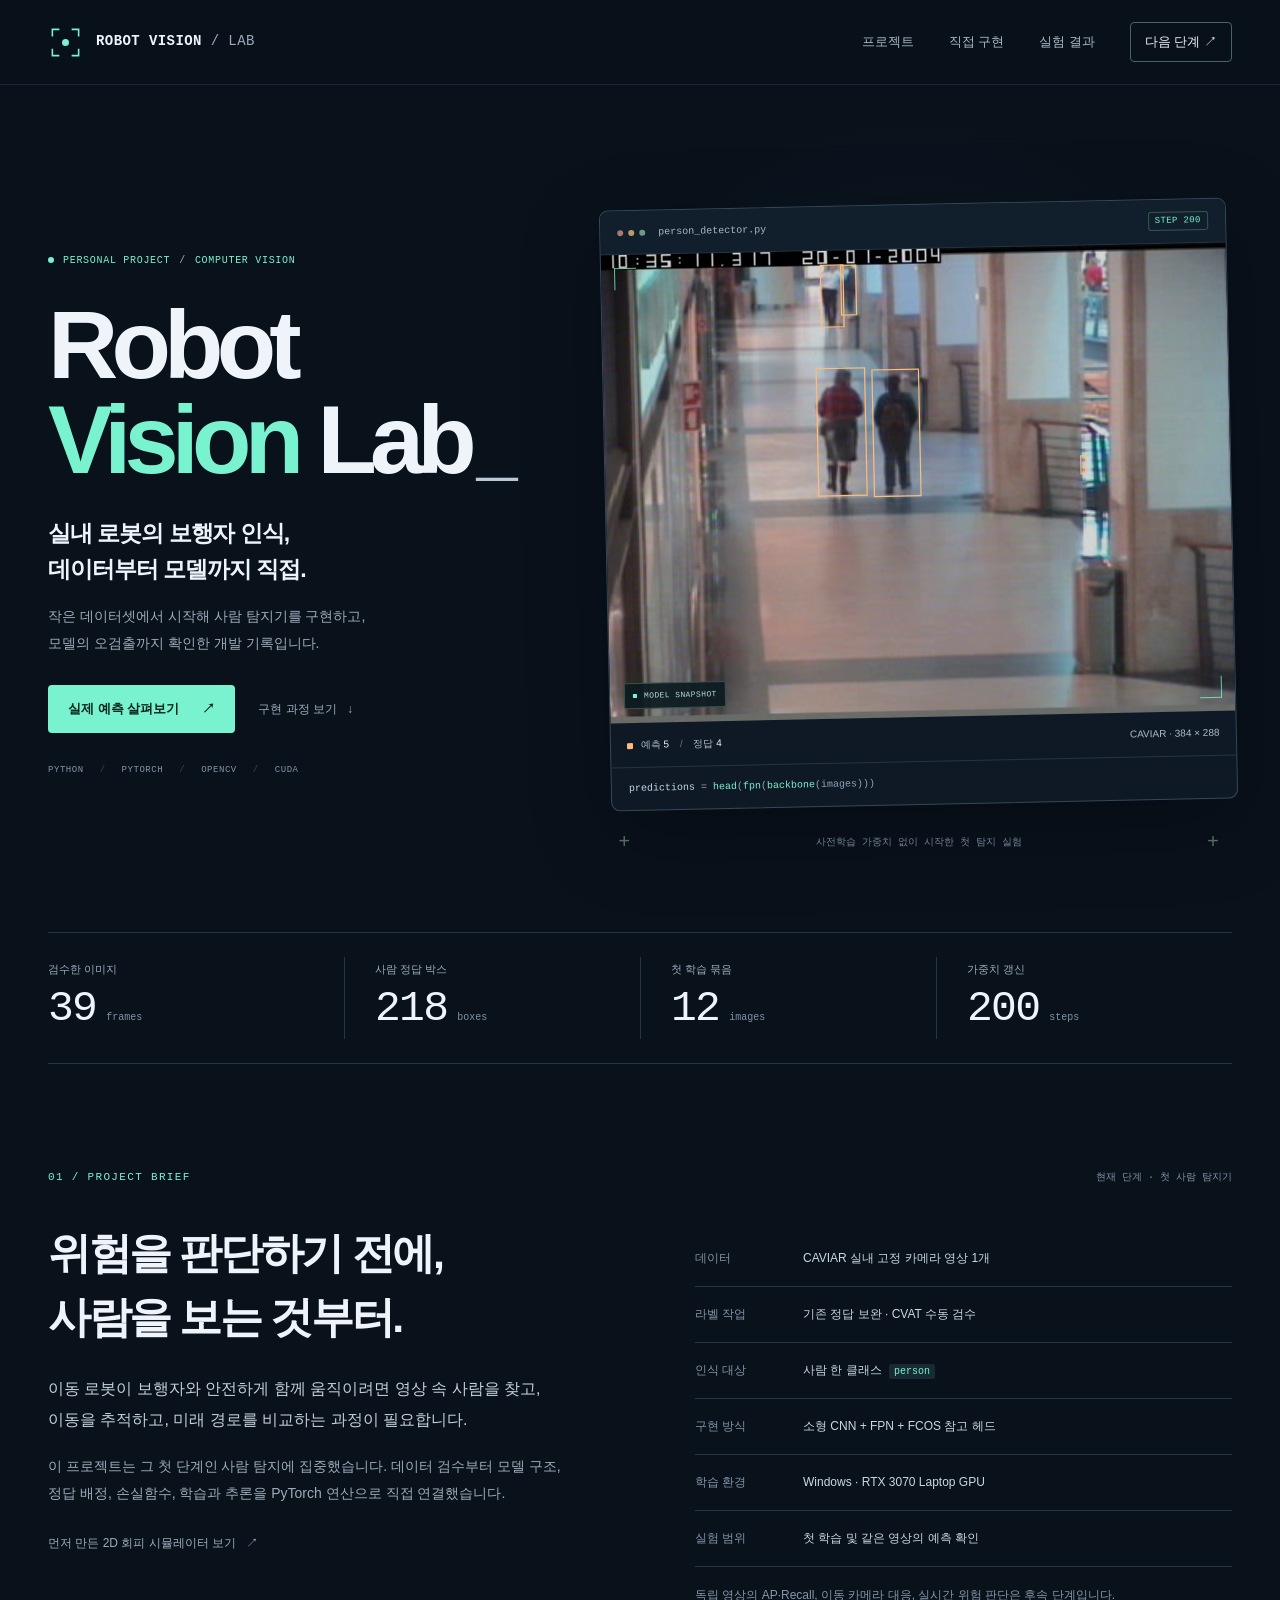
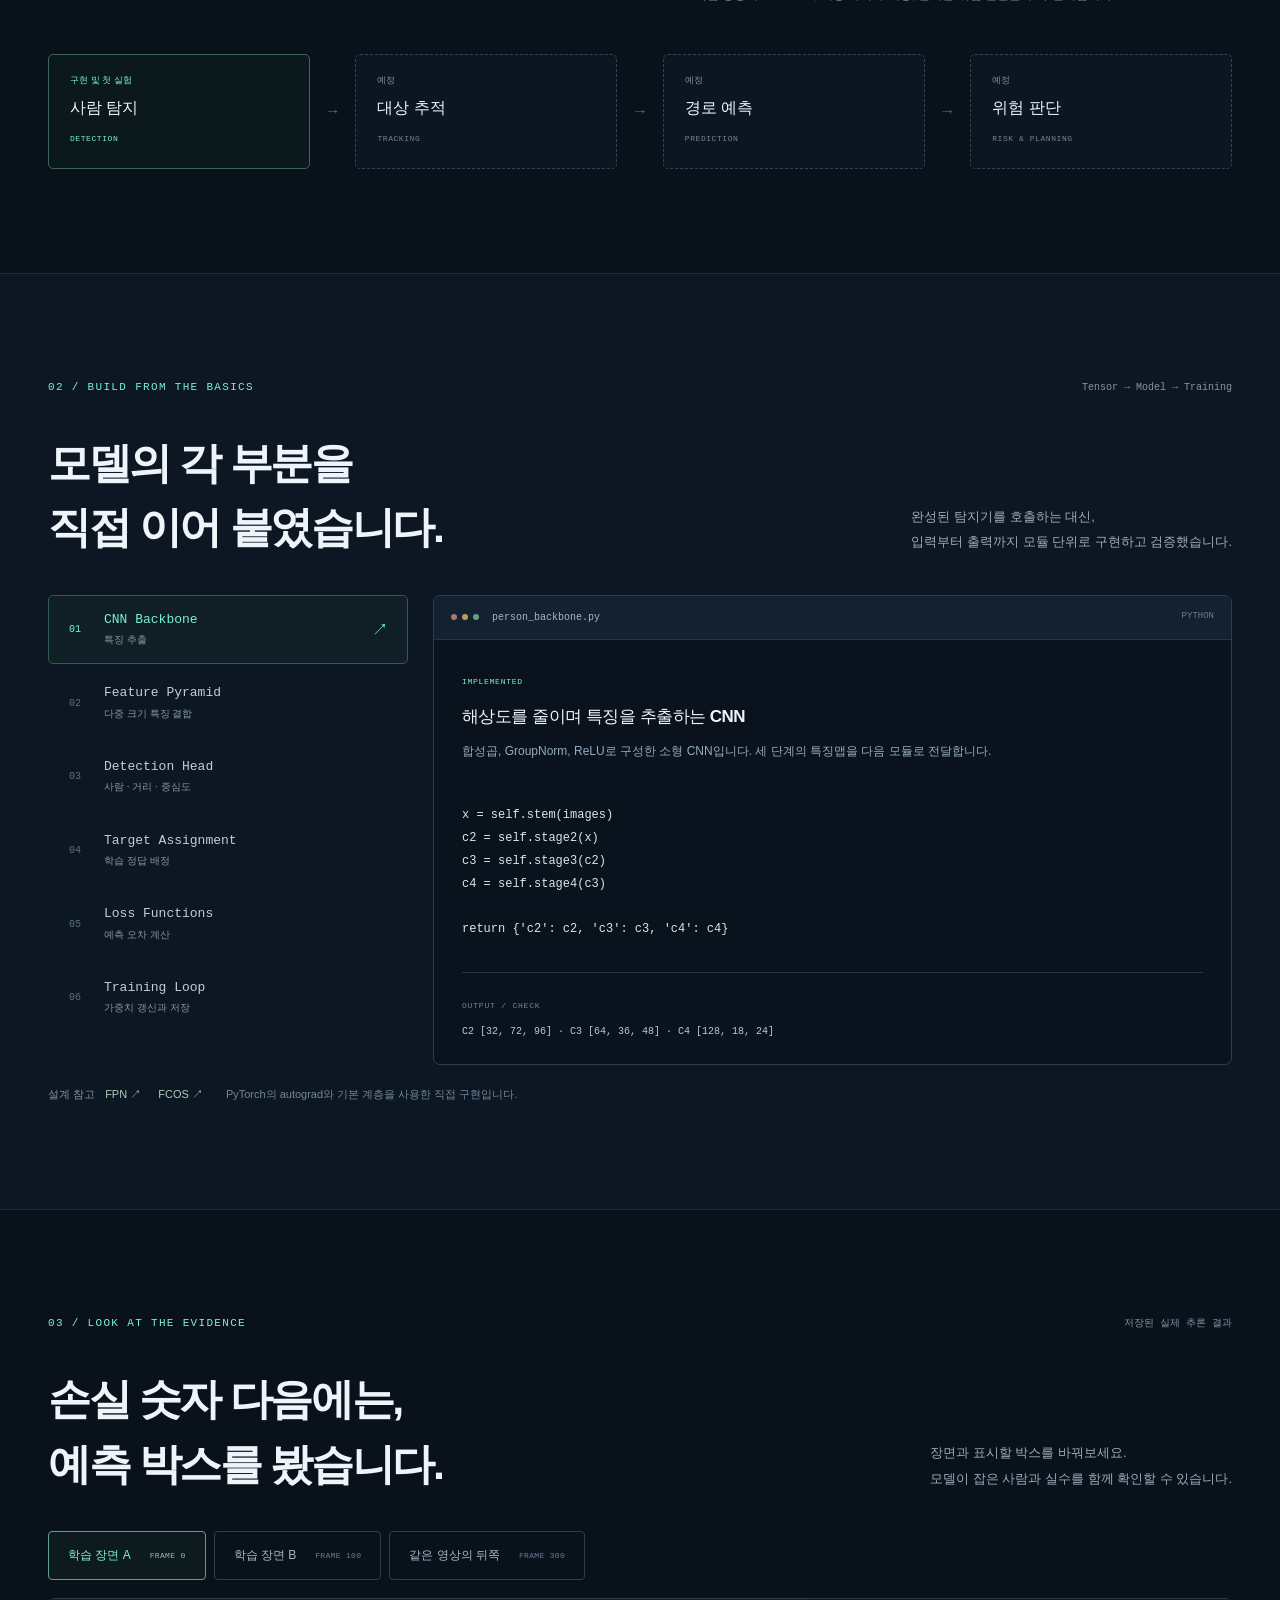
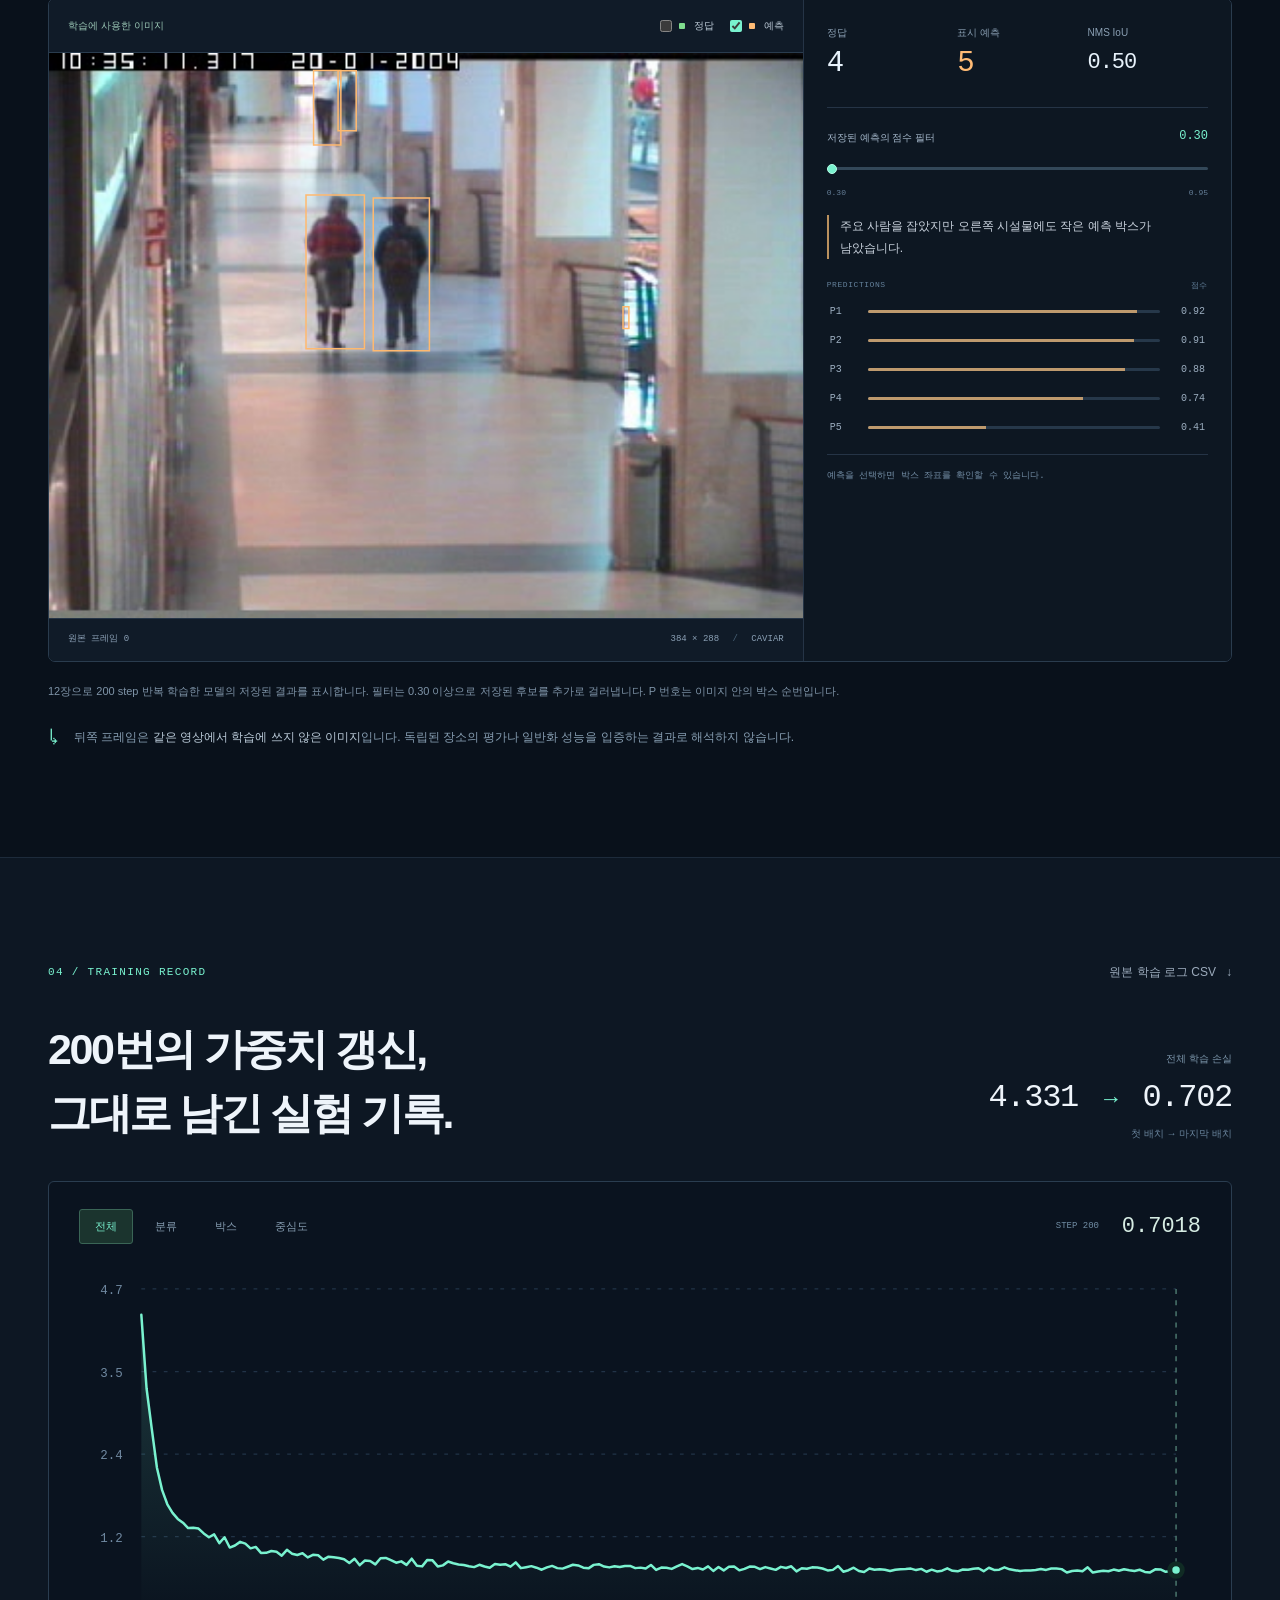
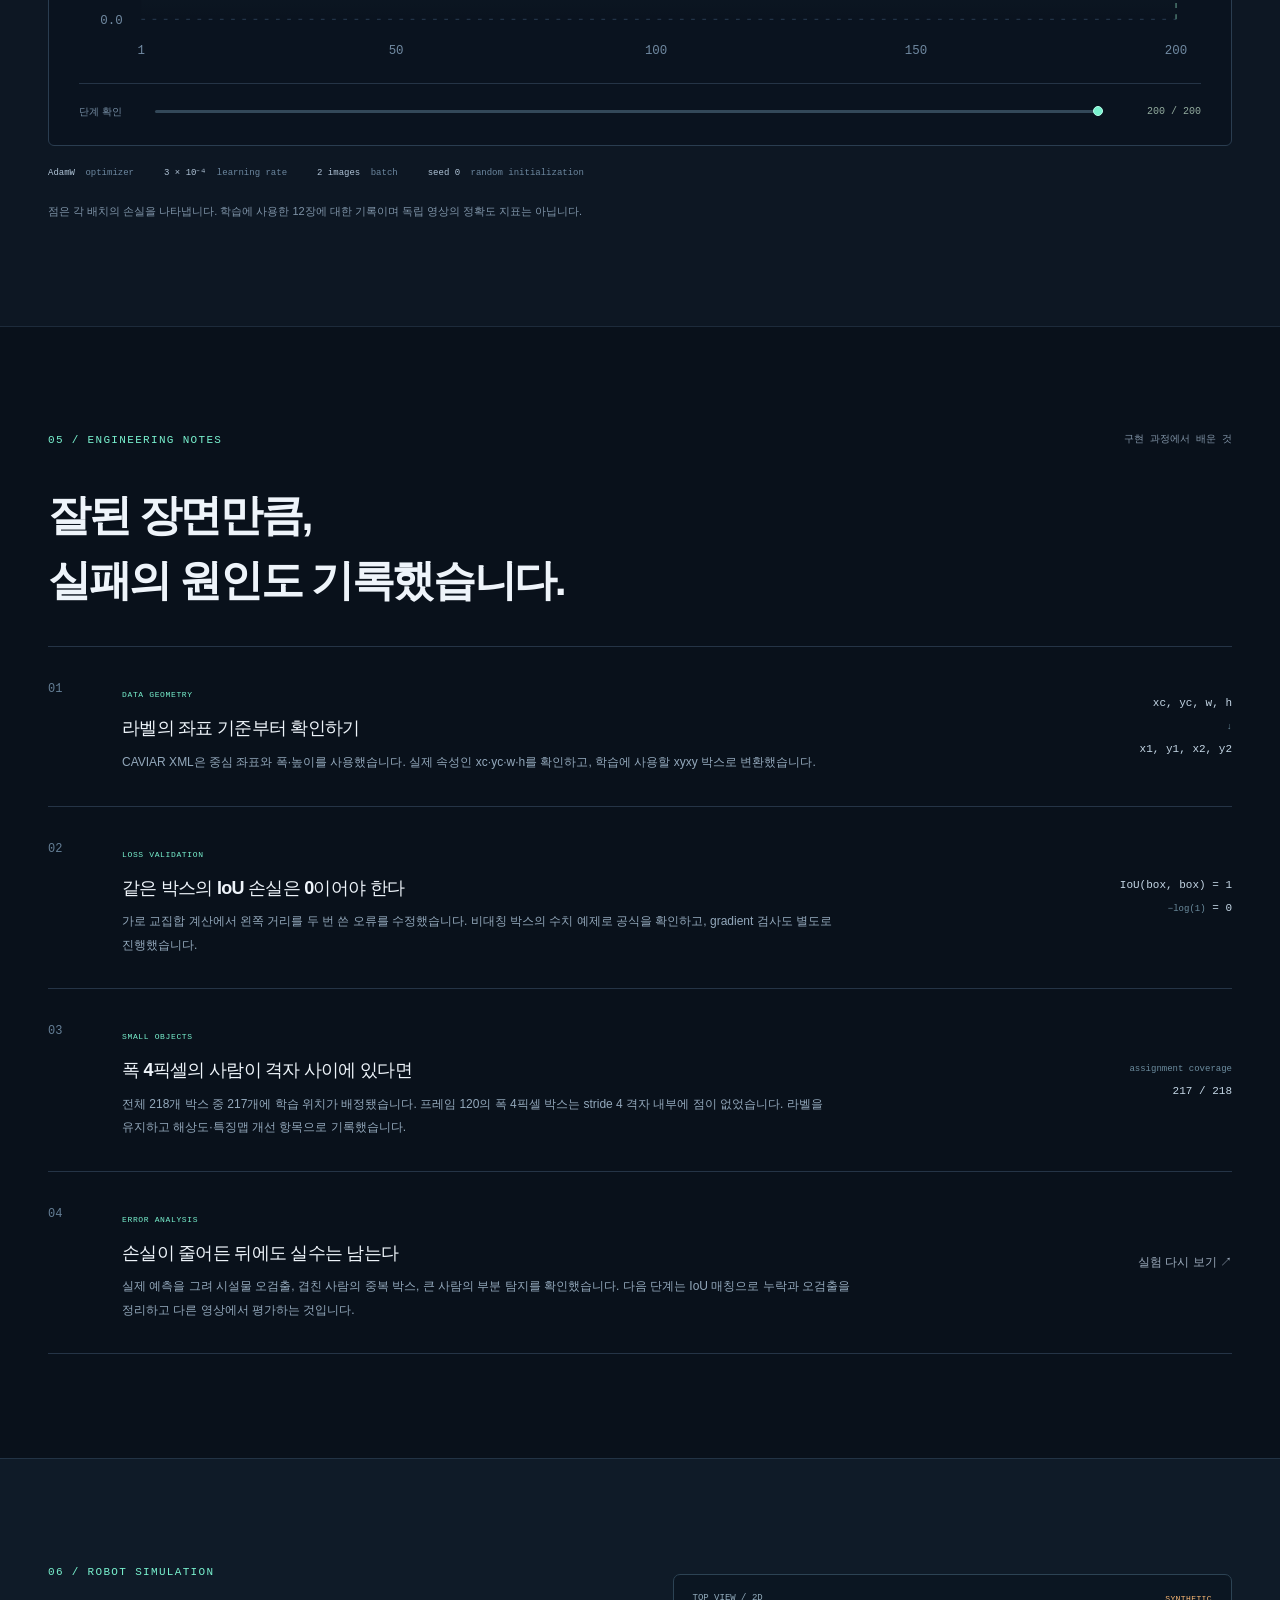
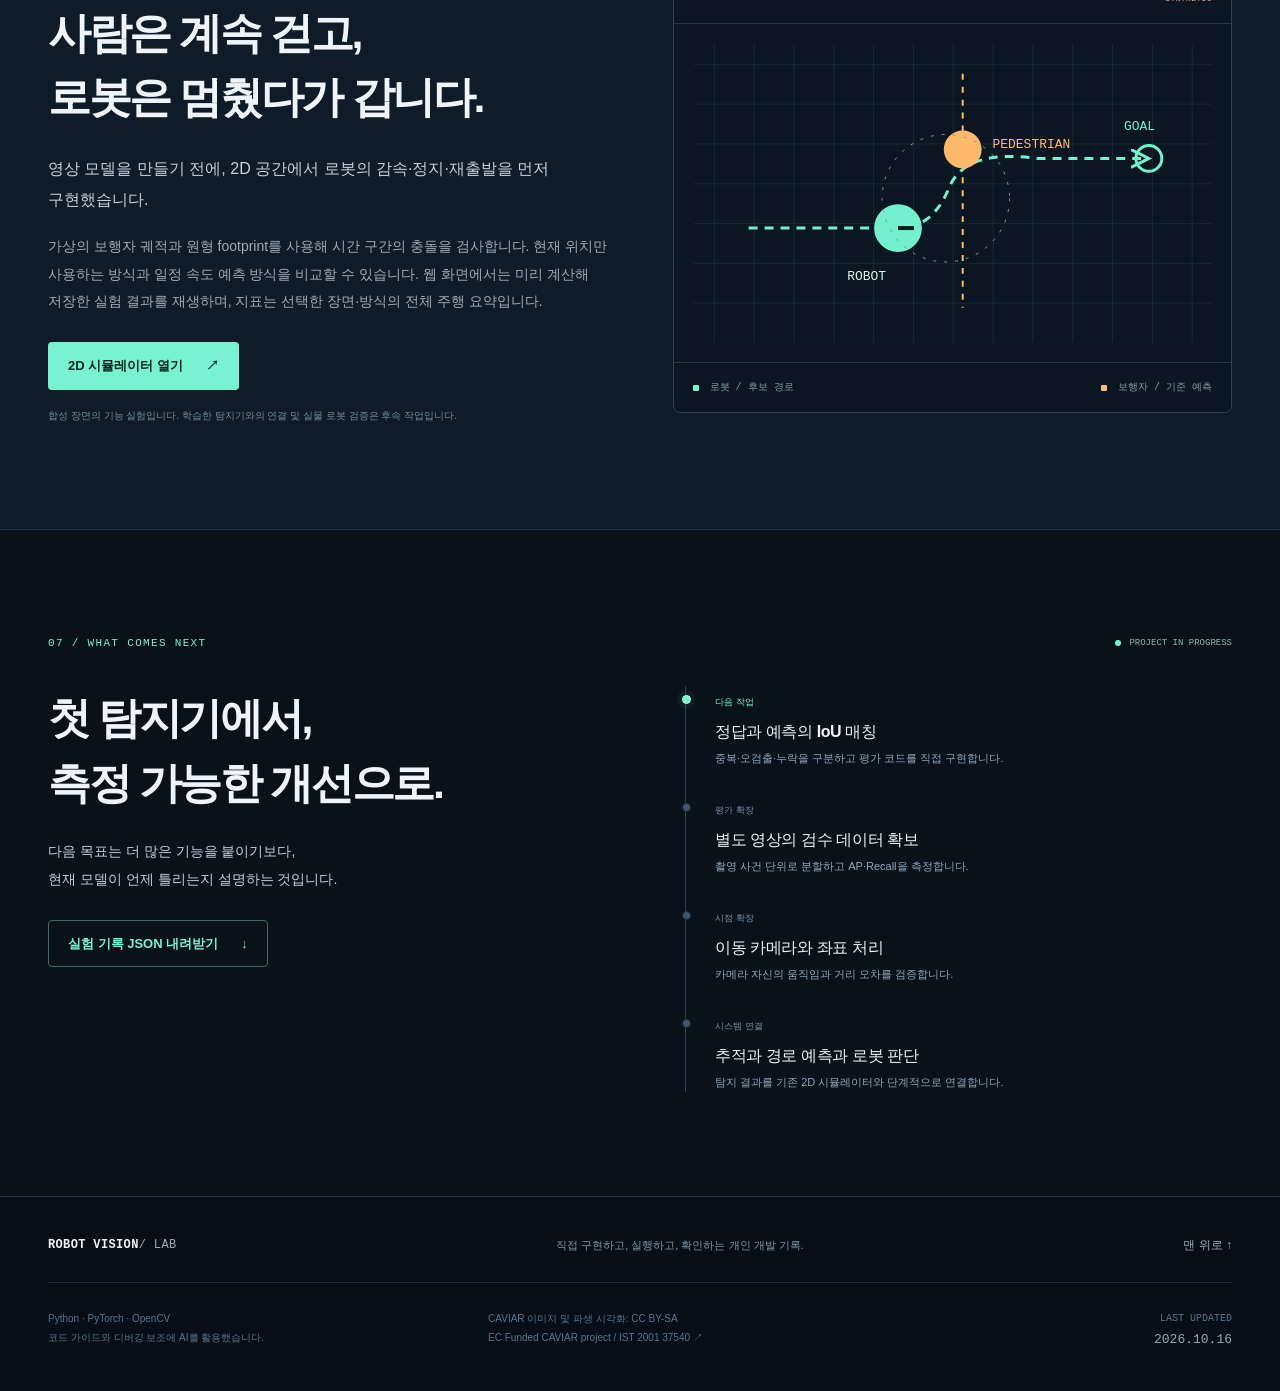
==== commit c7745f73: "Fix mobile overflow and clarify project scope" ====
--- a/docs/index.html
+++ b/docs/index.html
@@ -27,7 +27,7 @@
 <div class="hero-copy"><div class="eyebrow"><span class="dot"></span> PERSONAL PROJECT <span class="muted">/</span> COMPUTER VISION</div>
 <h1>Robot<br><span class="mint">Vision</span> Lab<span class="cursor">_</span></h1>
 <p class="hero-korean">실내 로봇의 보행자 인식,<br>데이터부터 모델까지 직접.</p>
-<p class="hero-description">작은 데이터셋에서 시작해 사람 탐지기를 구현하고,<br class="desktop-only"> 학습 결과의 실수까지 확인한 개발 기록입니다.</p>
+<p class="hero-description">작은 데이터셋에서 시작해 사람 탐지기를 구현하고,<br class="desktop-only"> 모델의 오검출까지 확인한 개발 기록입니다.</p>
 <div class="hero-actions"><a class="button primary" href="#experiments">실제 예측 살펴보기 <span aria-hidden="true">↗</span></a><a class="text-link" href="#build">구현 과정 보기 <span aria-hidden="true">↓</span></a></div>
 <div class="tech-line"><span>PYTHON</span><span>PYTORCH</span><span>OPENCV</span><span>CUDA</span></div>
 </div>
@@ -40,7 +40,7 @@
 <div class="shell"><dl class="stats"><div><dt>검수한 이미지</dt><dd>39<span>frames</span></dd></div><div><dt>사람 정답 박스</dt><dd>218<span>boxes</span></dd></div><div><dt>첫 학습 묶음</dt><dd>12<span>images</span></dd></div><div><dt>가중치 갱신</dt><dd>200<span>steps</span></dd></div></dl></div>
 <section class="section shell" id="project"><div class="section-top"><span class="eyebrow">01 / PROJECT BRIEF</span><span class="section-meta">현재 단계 · 첫 사람 탐지기</span></div>
 <div class="brief-grid"><div><h2>위험을 판단하기 전에,<br>사람을 보는 것부터.</h2><p class="lead">이동 로봇이 보행자와 안전하게 함께 움직이려면 영상 속 사람을 찾고, 이동을 추적하고, 미래 경로를 비교하는 과정이 필요합니다.</p><p class="body-muted">이 프로젝트는 그 첫 단계인 사람 탐지에 집중했습니다. 데이터 검수부터 모델 구조, 정답 배정, 손실함수, 학습과 추론을 PyTorch 연산으로 직접 연결했습니다.</p><a class="subtle-link" href="#simulation">먼저 만든 2D 회피 시뮬레이터 보기 <span aria-hidden="true">↗</span></a></div>
-<div class="brief-details"><div class="detail-row"><span>데이터</span><strong>CAVIAR 실내 고정 카메라 영상</strong></div><div class="detail-row"><span>인식 대상</span><strong>사람 한 클래스 <code>person</code></strong></div><div class="detail-row"><span>구현 방식</span><strong>소형 CNN + FPN + FCOS 참고 헤드</strong></div><div class="detail-row"><span>학습 환경</span><strong>Windows · RTX 3070 Laptop GPU</strong></div><div class="detail-row"><span>실험 범위</span><strong>첫 학습 및 같은 영상의 예측 확인</strong></div><p class="detail-note">독립 영상의 AP·Recall, 이동 카메라 대응, 실시간 위험 판단은 후속 단계입니다.</p></div></div>
+<div class="brief-details"><div class="detail-row"><span>데이터</span><strong>CAVIAR 실내 고정 카메라 영상 1개</strong></div><div class="detail-row"><span>라벨 작업</span><strong>기존 정답 보완 · CVAT 수동 검수</strong></div><div class="detail-row"><span>인식 대상</span><strong>사람 한 클래스 <code>person</code></strong></div><div class="detail-row"><span>구현 방식</span><strong>소형 CNN + FPN + FCOS 참고 헤드</strong></div><div class="detail-row"><span>학습 환경</span><strong>Windows · RTX 3070 Laptop GPU</strong></div><div class="detail-row"><span>실험 범위</span><strong>첫 학습 및 같은 영상의 예측 확인</strong></div><p class="detail-note">독립 영상의 AP·Recall, 이동 카메라 대응, 실시간 위험 판단은 후속 단계입니다.</p></div></div>
 <div class="system-path" aria-label="목표 시스템의 단계별 진행 상태"><div class="path-item complete"><span>구현 및 첫 실험</span><strong>사람 탐지</strong><small>DETECTION</small></div><span class="path-arrow" aria-hidden="true">→</span><div class="path-item"><span>예정</span><strong>대상 추적</strong><small>TRACKING</small></div><span class="path-arrow" aria-hidden="true">→</span><div class="path-item"><span>예정</span><strong>경로 예측</strong><small>PREDICTION</small></div><span class="path-arrow" aria-hidden="true">→</span><div class="path-item"><span>예정</span><strong>위험 판단</strong><small>RISK & PLANNING</small></div></div>
 </section>
 <section class="section build-section" id="build"><div class="shell"><div class="section-top"><span class="eyebrow">02 / BUILD FROM THE BASICS</span><span class="section-meta">Tensor → Model → Training</span></div><div class="section-heading"><h2>모델의 각 부분을<br>직접 이어 붙였습니다.</h2><p>완성된 탐지기를 호출하는 대신,<br>입력부터 출력까지 모듈 단위로 구현하고 검증했습니다.</p></div>
@@ -63,7 +63,7 @@
 <div class="scene-tabs" role="tablist" aria-label="비교할 영상 장면"><button class="scene-tab active" role="tab" aria-selected="true" data-scene="0">학습 장면 A <span>FRAME 0</span></button><button class="scene-tab" role="tab" aria-selected="false" tabindex="-1" data-scene="1">학습 장면 B <span>FRAME 100</span></button><button class="scene-tab" role="tab" aria-selected="false" tabindex="-1" data-scene="2">같은 영상의 뒤쪽 <span>FRAME 300</span></button></div>
 <div class="experiment-workbench"><div class="experiment-main"><div class="experiment-toolbar"><span id="scene-origin" class="origin-badge">학습에 사용한 이미지</span><div class="layer-toggles"><label><input id="show-gt" type="checkbox"><i class="legend-dot green"></i>정답</label><label><input id="show-pred" type="checkbox" checked><i class="legend-dot orange"></i>예측</label></div></div><div class="experiment-image"><img id="experiment-image" src="assets/frame-0.jpg" width="384" height="288" alt="첫 학습 장면의 보행자 영상"><svg id="experiment-boxes" viewBox="0 0 384 288" aria-label="박스 비교 영역"></svg><div id="no-boxes" class="no-boxes" hidden>현재 점수 조건에 맞는 예측이 없습니다.</div></div><div class="image-bottom"><span id="scene-frame">원본 프레임 0</span><span>384 × 288 <span aria-hidden="true">/</span> CAVIAR</span></div></div>
 <aside class="experiment-aside" aria-label="예측 상세"><div class="preview-counts"><div><span>정답</span><strong id="gt-count">4</strong></div><div><span>표시 예측</span><strong id="pred-count" aria-live="polite">5</strong></div><div><span>NMS IoU</span><strong>0.50</strong></div></div><div class="score-control"><label for="score-filter">저장된 예측의 점수 필터 <output id="score-value" for="score-filter">0.30</output></label><input id="score-filter" type="range" min="0.30" max="0.95" step="0.05" value="0.30"><div class="range-labels"><span>0.30</span><span>0.95</span></div></div><p id="scene-note" class="observation">주요 사람을 잡았지만 오른쪽 시설물에도 작은 예측 박스가 남았습니다.</p><div class="prediction-list-heading"><span>PREDICTIONS</span><span>점수</span></div><div id="prediction-list" class="prediction-list"></div><p id="selected-box" class="selected-box" aria-live="polite">예측을 선택하면 박스 좌표를 확인할 수 있습니다.</p></aside></div>
-<p class="section-footnote">200 step 모델의 저장된 결과를 표시합니다. 필터는 0.30 이상으로 저장된 후보를 추가로 걸러냅니다. P 번호는 이미지 안의 박스 순번입니다.</p>
+<p class="section-footnote">12장으로 200 step 반복 학습한 모델의 저장된 결과를 표시합니다. 필터는 0.30 이상으로 저장된 후보를 추가로 걸러냅니다. P 번호는 이미지 안의 박스 순번입니다.</p>
 <div class="evidence-note"><span class="note-symbol">↳</span><p>뒤쪽 프레임은 <strong>같은 영상에서 학습에 쓰지 않은 이미지</strong>입니다. 독립된 장소의 평가나 일반화 성능을 입증하는 결과로 해석하지 않습니다.</p></div>
 </section>
 <section class="section results-section" id="results"><div class="shell"><div class="section-top"><span class="eyebrow">04 / TRAINING RECORD</span><a class="subtle-link" href="assets/training-loss.csv" download>원본 학습 로그 CSV <span aria-hidden="true">↓</span></a></div><div class="section-heading"><h2>200번의 가중치 갱신,<br>그대로 남긴 실험 기록.</h2><div class="loss-change"><span>전체 학습 손실</span><strong>4.331 <i>→</i> 0.702</strong><small>첫 배치 → 마지막 배치</small></div></div>
@@ -71,10 +71,10 @@
 <div class="training-facts"><span><b>AdamW</b> optimizer</span><span><b>3 × 10⁻⁴</b> learning rate</span><span><b>2 images</b> batch</span><span><b>seed 0</b> random initialization</span></div><p class="section-footnote">점은 각 배치의 손실을 나타냅니다. 학습에 사용한 12장에 대한 기록이며 독립 영상의 정확도 지표는 아닙니다.</p>
 </div></section>
 <section class="section shell" id="learnings"><div class="section-top"><span class="eyebrow">05 / ENGINEERING NOTES</span><span class="section-meta">구현 과정에서 배운 것</span></div><h2>잘된 장면만큼,<br>실패의 원인도 기록했습니다.</h2><div class="learning-list"><article><span class="learning-index">01</span><div><span class="learning-label">DATA GEOMETRY</span><h3>라벨의 좌표 기준부터 확인하기</h3><p>CAVIAR XML은 중심 좌표와 폭·높이를 사용했습니다. 실제 속성인 xc·yc·w·h를 확인하고, 학습에 사용할 xyxy 박스로 변환했습니다.</p></div><code>xc, yc, w, h<br><span>↓</span><br>x1, y1, x2, y2</code></article><article><span class="learning-index">02</span><div><span class="learning-label">LOSS VALIDATION</span><h3>같은 박스의 IoU 손실은 0이어야 한다</h3><p>가로 교집합 계산에서 왼쪽 거리를 두 번 쓴 오류를 수정했습니다. 비대칭 박스의 수치 예제로 공식을 확인하고, gradient 검사도 별도로 진행했습니다.</p></div><code>IoU(box, box) = 1<br><span>−log(1)</span> = 0</code></article><article><span class="learning-index">03</span><div><span class="learning-label">SMALL OBJECTS</span><h3>폭 4픽셀의 사람이 격자 사이에 있다면</h3><p>전체 218개 박스 중 217개에 학습 위치가 배정됐습니다. 프레임 120의 폭 4픽셀 박스는 stride 4 격자 내부에 점이 없었습니다. 라벨을 유지하고 해상도·특징맵 개선 항목으로 기록했습니다.</p></div><code><span>assignment coverage</span><br>217 / 218</code></article><article><span class="learning-index">04</span><div><span class="learning-label">ERROR ANALYSIS</span><h3>손실이 줄어든 뒤에도 실수는 남는다</h3><p>실제 예측을 그려 시설물 오검출, 겹친 사람의 중복 박스, 큰 사람의 부분 탐지를 확인했습니다. 다음 단계는 IoU 매칭으로 누락과 오검출을 정리하고 다른 영상에서 평가하는 것입니다.</p></div><a class="subtle-link" href="#experiments">실험 다시 보기 ↗</a></article></div></section>
-<section class="section simulation-section" id="simulation"><div class="shell simulation-grid"><div><span class="eyebrow">06 / ROBOT SIMULATION</span><h2>사람은 계속 걷고,<br>로봇은 멈췄다가 갑니다.</h2><p class="lead">영상 모델을 만들기 전에, 2D 공간에서 로봇의 감속·정지·재출발을 먼저 구현했습니다.</p><p class="body-muted">가상의 보행자 궤적과 원형 footprint를 사용해 시간 구간의 충돌을 검사합니다. 현재 위치만 사용하는 방식과 일정 속도 예측 방식을 비교할 수 있습니다.</p><button class="button primary" id="open-simulation">2D 시뮬레이터 열기 <span aria-hidden="true">↗</span></button><p class="simulation-disclosure">합성 장면의 기능 실험입니다. 학습한 탐지기와의 연결 및 실물 로봇 검증은 후속 작업입니다.</p></div><div class="simulation-graphic" aria-label="보행자와 로봇의 경로를 비교하는 2D 시뮬레이션 개념도"><div class="graphic-top"><span>TOP VIEW / 2D</span><span class="synthetic-badge">SYNTHETIC</span></div><svg viewBox="0 0 560 340" role="img" aria-label="가상의 로봇 경로와 보행자 횡단 경로"><defs><pattern id="simgrid" width="40" height="40" patternUnits="userSpaceOnUse"><path d="M40 0H0V40" fill="none" stroke="#253344" stroke-width="1"/></pattern><marker id="arrowhead" markerWidth="8" markerHeight="8" refX="6" refY="3" orient="auto"><path d="M0 0L6 3L0 6" fill="none" stroke="#75f0cc" stroke-width="1"/></marker></defs><rect x="20" y="20" width="520" height="300" fill="url(#simgrid)"/><path d="M75 205H225Q260 205 276 165T365 135H477" fill="none" stroke="#75f0cc" stroke-width="3" stroke-dasharray="9 7" marker-end="url(#arrowhead)"/><path d="M290 50V285" stroke="#ffb96b" stroke-width="2" stroke-dasharray="6 7"/><circle cx="290" cy="126" r="19" fill="#ffb96b"/><circle cx="225" cy="205" r="24" fill="#75f0cc"/><path d="M225 205h16" stroke="#0c1b20" stroke-width="4"/><circle cx="477" cy="135" r="13" fill="none" stroke="#75f0cc" stroke-width="3"/><circle cx="273" cy="175" r="64" fill="none" stroke="#8592a2" stroke-dasharray="3 8"/><text x="174" y="257" fill="#d8f8ed" font-size="13">ROBOT</text><text x="320" y="125" fill="#ffb96b" font-size="13">PEDESTRIAN</text><text x="452" y="106" fill="#75f0cc" font-size="13">GOAL</text></svg><div class="graphic-bottom"><span><i class="legend-dot mint-dot"></i> 로봇 / 후보 경로</span><span><i class="legend-dot orange"></i> 보행자 / 기준 예측</span></div></div></div></section>
+<section class="section simulation-section" id="simulation"><div class="shell simulation-grid"><div><span class="eyebrow">06 / ROBOT SIMULATION</span><h2>사람은 계속 걷고,<br>로봇은 멈췄다가 갑니다.</h2><p class="lead">영상 모델을 만들기 전에, 2D 공간에서 로봇의 감속·정지·재출발을 먼저 구현했습니다.</p><p class="body-muted">가상의 보행자 궤적과 원형 footprint를 사용해 시간 구간의 충돌을 검사합니다. 현재 위치만 사용하는 방식과 일정 속도 예측 방식을 비교할 수 있습니다. 웹 화면에서는 미리 계산해 저장한 실험 결과를 재생하며, 지표는 선택한 장면·방식의 전체 주행 요약입니다.</p><button class="button primary" id="open-simulation">2D 시뮬레이터 열기 <span aria-hidden="true">↗</span></button><p class="simulation-disclosure">합성 장면의 기능 실험입니다. 학습한 탐지기와의 연결 및 실물 로봇 검증은 후속 작업입니다.</p></div><div class="simulation-graphic" aria-label="보행자와 로봇의 경로를 비교하는 2D 시뮬레이션 개념도"><div class="graphic-top"><span>TOP VIEW / 2D</span><span class="synthetic-badge">SYNTHETIC</span></div><svg viewBox="0 0 560 340" role="img" aria-label="가상의 로봇 경로와 보행자 횡단 경로"><defs><pattern id="simgrid" width="40" height="40" patternUnits="userSpaceOnUse"><path d="M40 0H0V40" fill="none" stroke="#253344" stroke-width="1"/></pattern><marker id="arrowhead" markerWidth="8" markerHeight="8" refX="6" refY="3" orient="auto"><path d="M0 0L6 3L0 6" fill="none" stroke="#75f0cc" stroke-width="1"/></marker></defs><rect x="20" y="20" width="520" height="300" fill="url(#simgrid)"/><path d="M75 205H225Q260 205 276 165T365 135H477" fill="none" stroke="#75f0cc" stroke-width="3" stroke-dasharray="9 7" marker-end="url(#arrowhead)"/><path d="M290 50V285" stroke="#ffb96b" stroke-width="2" stroke-dasharray="6 7"/><circle cx="290" cy="126" r="19" fill="#ffb96b"/><circle cx="225" cy="205" r="24" fill="#75f0cc"/><path d="M225 205h16" stroke="#0c1b20" stroke-width="4"/><circle cx="477" cy="135" r="13" fill="none" stroke="#75f0cc" stroke-width="3"/><circle cx="273" cy="175" r="64" fill="none" stroke="#8592a2" stroke-dasharray="3 8"/><text x="174" y="257" fill="#d8f8ed" font-size="13">ROBOT</text><text x="320" y="125" fill="#ffb96b" font-size="13">PEDESTRIAN</text><text x="452" y="106" fill="#75f0cc" font-size="13">GOAL</text></svg><div class="graphic-bottom"><span><i class="legend-dot mint-dot"></i> 로봇 / 후보 경로</span><span><i class="legend-dot orange"></i> 보행자 / 기준 예측</span></div></div></div></section>
 <section class="section shell next-section" id="next"><div class="section-top"><span class="eyebrow">07 / WHAT COMES NEXT</span><span class="progress-label"><span class="dot"></span> PROJECT IN PROGRESS</span></div><div class="next-grid"><div><h2>첫 탐지기에서,<br>측정 가능한 개선으로.</h2><p class="lead">다음 목표는 더 많은 기능을 붙이기보다,<br>현재 모델이 언제 틀리는지 설명하는 것입니다.</p><a class="button secondary" href="assets/experiment.json" download="robot-vision-experiment.json">실험 기록 JSON 내려받기 <span aria-hidden="true">↓</span></a></div><ol class="roadmap"><li class="current"><span>다음 작업</span><h3>정답과 예측의 IoU 매칭</h3><p>중복·오검출·누락을 구분하고 평가 코드를 직접 구현합니다.</p></li><li><span>평가 확장</span><h3>별도 영상의 검수 데이터 확보</h3><p>촬영 사건 단위로 분할하고 AP·Recall을 측정합니다.</p></li><li><span>시점 확장</span><h3>이동 카메라와 좌표 처리</h3><p>카메라 자신의 움직임과 거리 오차를 검증합니다.</p></li><li><span>시스템 연결</span><h3>추적과 경로 예측과 로봇 판단</h3><p>탐지 결과를 기존 2D 시뮬레이터와 단계적으로 연결합니다.</p></li></ol></div></section>
 </main>
 <footer class="footer"><div class="shell"><div class="footer-main"><a class="brand footer-brand" href="#top">ROBOT VISION<span class="brand-lab"> / LAB</span></a><p>직접 구현하고, 실행하고, 확인하는 개인 개발 기록.</p><a class="subtle-link" href="#top">맨 위로 ↑</a></div><div class="footer-bottom"><p>Python · PyTorch · OpenCV<br>코드 가이드와 디버깅 보조에 AI를 활용했습니다.</p><p>CAVIAR 이미지 및 파생 시각화: CC BY-SA<br><a href="https://homepages.inf.ed.ac.uk/rbf/CAVIARDATA1/" target="_blank" rel="noopener noreferrer">EC Funded CAVIAR project / IST 2001 37540 ↗</a></p><p class="footer-date">LAST UPDATED<br><strong>2026.10.16</strong></p></div></div></footer>
-<dialog id="simulation-dialog" aria-labelledby="simulation-dialog-title"><div class="dialog-shell"><div class="dialog-bar"><div><strong id="simulation-dialog-title">2D 보행자 회피 시뮬레이터</strong><span>합성 장면 · 학습 모델 연결 전</span></div><button id="close-simulation" aria-label="시뮬레이터 닫기">닫기 <span aria-hidden="true">×</span></button></div><iframe id="simulation-frame" title="로봇 정지 후 재출발 2D 실험" loading="lazy"></iframe></div></dialog>
+<dialog id="simulation-dialog" aria-labelledby="simulation-dialog-title"><div class="dialog-shell"><div class="dialog-bar"><div><strong id="simulation-dialog-title">2D 보행자 회피 시뮬레이터</strong><span>합성 장면 기록 재생 · 지표는 전체 주행 요약</span></div><button id="close-simulation" aria-label="시뮬레이터 닫기">닫기 <span aria-hidden="true">×</span></button></div><iframe id="simulation-frame" title="로봇 정지 후 재출발 2D 실험" loading="lazy"></iframe></div></dialog>
 <div id="load-error" class="load-error" role="alert" hidden>실험 데이터를 불러오지 못했습니다. 새로고침해 주세요.</div>
 </body></html>
--- a/docs/styles.css
+++ b/docs/styles.css
@@ -1,7 +1,7 @@
 @charset "UTF-8";
 :root{--bg:#09111b;--surface:#101b28;--surface2:#132131;--line:#253446;--muted:#9cabbc;--text:#eef4fa;--mint:#79f2cf;--orange:#ffbb75;--green:#7fdd8e;--mono:"Cascadia Code",Consolas,"SFMono-Regular",monospace;--sans:"Pretendard","Noto Sans KR","Malgun Gothic",-apple-system,BlinkMacSystemFont,"Segoe UI",sans-serif;color-scheme:dark}
 *{box-sizing:border-box}html{scroll-behavior:smooth;scroll-padding-top:100px}body{margin:0;background:var(--bg);color:var(--text);font:16px/1.75 var(--sans);word-break:keep-all;overflow-wrap:break-word}::selection{color:#06120f;background:var(--mint)}button,a,input{-webkit-tap-highlight-color:transparent}a{color:inherit;text-decoration:none}button,input{font:inherit}button{cursor:pointer}button:disabled{cursor:default}img,svg{display:block;max-width:100%}button:focus-visible,a:focus-visible,input:focus-visible,[tabindex]:focus-visible{outline:2px solid var(--mint);outline-offset:5px}button{color:inherit}button,input{accent-color:var(--mint)}[hidden]{display:none!important}.shell{width:min(1240px,calc(100% - 96px));margin-inline:auto}.mint{color:var(--mint)}.muted{color:var(--muted)}.skip{position:fixed;z-index:1000;left:20px;top:-90px;padding:12px 20px;background:var(--mint);color:#071713;border-radius:4px}.skip:focus{top:14px}.header{position:sticky;top:0;z-index:30;background:#09111bef;backdrop-filter:blur(18px);border-bottom:1px solid #253446b0}.header-inner{height:84px;display:flex;align-items:center;justify-content:space-between;gap:30px}.brand{display:inline-flex;align-items:center;gap:13px;font:700 14px/1.4 var(--mono);letter-spacing:.03em;white-space:nowrap}.brand svg{width:35px;height:35px;fill:var(--mint)}.brand svg path{fill:none;stroke:var(--mint);stroke-width:1.8}.brand-lab{color:var(--muted);font-weight:400}.header nav{display:flex;gap:35px;align-items:center}.header nav a{font-size:13px;color:#aab8c7;transition:color .2s}.header nav a:last-child{color:var(--mint);border:1px solid #46665f;padding:8px 14px;border-radius:4px}.header nav a:hover,.header nav a[aria-current]{color:var(--text)}.menu-button{display:none;background:none;border:0;padding:8px}.menu-button span{height:1px;background:var(--text);width:24px;display:block;margin:6px 0}
-.hero{display:grid;grid-template-columns:.88fr 1.12fr;gap:65px;align-items:center;padding-block:84px 72px;position:relative}.hero:before{content:"";position:absolute;z-index:-1;top:0;right:-35px;width:640px;height:640px;background:radial-gradient(ellipse at center,#65e9c60b,transparent 68%);pointer-events:none}.eyebrow{display:flex;align-items:center;gap:9px;color:var(--mint);font:11px/1.7 var(--mono);letter-spacing:.12em}.dot{display:inline-block;width:6px;height:6px;border-radius:50%;background:var(--mint);flex-shrink:0}.hero .eyebrow{font-size:10px;letter-spacing:.07em;white-space:nowrap}h1,h2,h3,p{margin:0}h1{font-size:clamp(66px,7.6vw,108px);font-weight:650;line-height:.98;letter-spacing:-.07em;margin:28px 0 25px;font-family:"Segoe UI",var(--sans)}.cursor{font-family:var(--mono);font-size:.72em;margin-left:6px;color:#b8c8d8}.hero-korean{font-size:23px;line-height:1.6;letter-spacing:-.045em;font-weight:600}.hero-description{color:var(--muted);font-size:14px;line-height:1.9;margin-top:15px}.hero-actions{display:flex;align-items:center;gap:23px;margin-top:29px;flex-wrap:wrap}.button{display:inline-flex;align-items:center;justify-content:center;gap:23px;border-radius:4px;border:1px solid transparent;padding:13px 19px;font-size:13px;font-weight:650;line-height:1.5;transition:transform .2s,background .2s}.button:hover{transform:translateY(-2px)}.button.primary{color:#08261c;background:var(--mint)}.button.primary:hover{background:#a2ffe2}.button.secondary{background:transparent;color:var(--mint);border-color:#46675d}.button.secondary:hover{background:#79f2cf0b}.text-link,.subtle-link{font-size:12px;color:var(--muted);display:inline-flex;gap:10px;align-items:center}.text-link:hover,.subtle-link:hover{color:var(--mint)}.tech-line{display:flex;gap:16px;margin-top:31px;font:9px/1.5 var(--mono);letter-spacing:.06em;color:#8495a8}.tech-line span+span:before{content:"/";color:#35495d;margin-right:16px}.hero-visual{min-width:0;padding-top:35px}.vision-window{border:1px solid #344858;background:#0e1925;border-radius:9px;overflow:hidden;box-shadow:0 24px 80px #0004;transform:rotate(-1.2deg)}.window-bar{height:44px;display:flex;gap:13px;align-items:center;border-bottom:1px solid var(--line);padding:0 17px;font:10px/1.5 var(--mono);color:#a7b6c6;background:#111f2d}.window-dots{display:flex;gap:5px;flex-shrink:0}.window-dots i{display:block;width:6px;height:6px;background:#475565;border-radius:50%}.window-dots i:first-child{background:#ac786e}.window-dots i:nth-child(2){background:#b99c65}.window-dots i:nth-child(3){background:#6f9987}.window-tag{margin-left:auto;font-size:9px;letter-spacing:.04em;color:var(--mint);border:1px solid #34564e;border-radius:3px;padding:2px 6px}.hero-image{position:relative;background:#19222b;aspect-ratio:4/3}.hero-image img{width:100%;height:100%;object-fit:cover;filter:brightness(.84)}.hero-image svg{position:absolute;inset:0;width:100%;height:100%}.image-corner{position:absolute;width:22px;height:22px;border-color:var(--mint);border-style:solid;opacity:.8}.image-corner.tl{top:13px;left:13px;border-width:1px 0 0 1px}.image-corner.br{right:13px;bottom:13px;border-width:0 1px 1px 0}.image-badge{position:absolute;left:14px;bottom:14px;background:#0b1b20e8;color:#b4ded2;display:flex;align-items:center;gap:7px;font:8px/1 var(--mono);letter-spacing:.05em;padding:8px;border:1px solid #35534c;border-radius:2px}.tiny-square{width:4px;height:4px;background:var(--mint)}.vision-caption{padding:13px 16px;display:flex;align-items:center;justify-content:space-between;font-size:10px;gap:12px;color:#aebccb}.vision-caption b{color:#edf3f9;font-weight:500}.caption-divider{color:#627486;margin:0 8px}.legend-dot{display:inline-block;width:6px;height:6px;border-radius:1px;vertical-align:middle;margin-right:5px}.orange{background:var(--orange)}.green{background:var(--green)}.mint-dot{background:var(--mint)}.code-strip{padding:13px 17px;border-top:1px solid var(--line);font:10px/1.6 var(--mono);color:#8fa3b7;overflow-wrap:anywhere}.code-var{color:#c6d7e7}.code-fn{color:var(--mint)}.visual-foot{display:flex;justify-content:space-between;align-items:center;font:10px/1.7 var(--mono);color:#7d91a5;padding:21px 13px 0}.small-cross{font-size:20px;color:#597566}
+.hero{display:grid;grid-template-columns:.88fr 1.12fr;gap:65px;align-items:center;padding-block:84px 72px;position:relative}.hero:before{content:"";position:absolute;z-index:-1;top:0;right:0;width:640px;height:640px;background:radial-gradient(ellipse at center,#65e9c60b,transparent 68%);pointer-events:none}.eyebrow{display:flex;align-items:center;gap:9px;color:var(--mint);font:11px/1.7 var(--mono);letter-spacing:.12em}.dot{display:inline-block;width:6px;height:6px;border-radius:50%;background:var(--mint);flex-shrink:0}.hero .eyebrow{font-size:10px;letter-spacing:.07em;white-space:nowrap}h1,h2,h3,p{margin:0}h1{font-size:clamp(66px,7.6vw,108px);font-weight:650;line-height:.98;letter-spacing:-.07em;margin:28px 0 25px;font-family:"Segoe UI",var(--sans)}.cursor{font-family:var(--mono);font-size:.72em;margin-left:6px;color:#b8c8d8}.hero-korean{font-size:23px;line-height:1.6;letter-spacing:-.045em;font-weight:600}.hero-description{color:var(--muted);font-size:14px;line-height:1.9;margin-top:15px}.hero-actions{display:flex;align-items:center;gap:23px;margin-top:29px;flex-wrap:wrap}.button{display:inline-flex;align-items:center;justify-content:center;gap:23px;border-radius:4px;border:1px solid transparent;padding:13px 19px;font-size:13px;font-weight:650;line-height:1.5;transition:transform .2s,background .2s}.button:hover{transform:translateY(-2px)}.button.primary{color:#08261c;background:var(--mint)}.button.primary:hover{background:#a2ffe2}.button.secondary{background:transparent;color:var(--mint);border-color:#46675d}.button.secondary:hover{background:#79f2cf0b}.text-link,.subtle-link{font-size:12px;color:var(--muted);display:inline-flex;gap:10px;align-items:center}.text-link:hover,.subtle-link:hover{color:var(--mint)}.tech-line{display:flex;gap:16px;margin-top:31px;font:9px/1.5 var(--mono);letter-spacing:.06em;color:#8495a8}.tech-line span+span:before{content:"/";color:#35495d;margin-right:16px}.hero-visual{min-width:0;padding-top:35px}.vision-window{border:1px solid #344858;background:#0e1925;border-radius:9px;overflow:hidden;box-shadow:0 24px 80px #0004;transform:rotate(-1.2deg)}.window-bar{height:44px;display:flex;gap:13px;align-items:center;border-bottom:1px solid var(--line);padding:0 17px;font:10px/1.5 var(--mono);color:#a7b6c6;background:#111f2d}.window-dots{display:flex;gap:5px;flex-shrink:0}.window-dots i{display:block;width:6px;height:6px;background:#475565;border-radius:50%}.window-dots i:first-child{background:#ac786e}.window-dots i:nth-child(2){background:#b99c65}.window-dots i:nth-child(3){background:#6f9987}.window-tag{margin-left:auto;font-size:9px;letter-spacing:.04em;color:var(--mint);border:1px solid #34564e;border-radius:3px;padding:2px 6px}.hero-image{position:relative;background:#19222b;aspect-ratio:4/3}.hero-image img{width:100%;height:100%;object-fit:cover;filter:brightness(.84)}.hero-image svg{position:absolute;inset:0;width:100%;height:100%}.image-corner{position:absolute;width:22px;height:22px;border-color:var(--mint);border-style:solid;opacity:.8}.image-corner.tl{top:13px;left:13px;border-width:1px 0 0 1px}.image-corner.br{right:13px;bottom:13px;border-width:0 1px 1px 0}.image-badge{position:absolute;left:14px;bottom:14px;background:#0b1b20e8;color:#b4ded2;display:flex;align-items:center;gap:7px;font:8px/1 var(--mono);letter-spacing:.05em;padding:8px;border:1px solid #35534c;border-radius:2px}.tiny-square{width:4px;height:4px;background:var(--mint)}.vision-caption{padding:13px 16px;display:flex;align-items:center;justify-content:space-between;font-size:10px;gap:12px;color:#aebccb}.vision-caption b{color:#edf3f9;font-weight:500}.caption-divider{color:#627486;margin:0 8px}.legend-dot{display:inline-block;width:6px;height:6px;border-radius:1px;vertical-align:middle;margin-right:5px}.orange{background:var(--orange)}.green{background:var(--green)}.mint-dot{background:var(--mint)}.code-strip{padding:13px 17px;border-top:1px solid var(--line);font:10px/1.6 var(--mono);color:#8fa3b7;overflow-wrap:anywhere}.code-var{color:#c6d7e7}.code-fn{color:var(--mint)}.visual-foot{display:flex;justify-content:space-between;align-items:center;font:10px/1.7 var(--mono);color:#7d91a5;padding:21px 13px 0}.small-cross{font-size:20px;color:#597566}
 .stats{display:grid;grid-template-columns:repeat(4,1fr);border-block:1px solid var(--line);margin:0;padding:24px 0}.stats>div{padding:3px 30px;border-left:1px solid var(--line)}.stats>div:first-child{border:0;padding-left:0}.stats dt{font-size:11px;color:var(--muted);margin-bottom:3px}.stats dd{margin:0;font:400 43px/1.25 var(--mono);letter-spacing:-.04em}.stats dd span{font:10px/1 var(--mono);color:#8094a8;margin-left:10px;letter-spacing:0}.section{padding-block:104px}.section-top{display:flex;align-items:center;justify-content:space-between;gap:20px;margin-bottom:34px}.section-meta{font:10px/1.7 var(--mono);color:#8295a8}.section h2{font-size:clamp(28px,3.4vw,43px);font-weight:600;line-height:1.5;letter-spacing:-.055em}.lead{font-size:16px;line-height:1.95;color:#c3d0dd;margin-top:23px}.body-muted{font-size:14px;line-height:1.95;color:var(--muted);margin-top:18px}.brief-grid{display:grid;grid-template-columns:1fr 1fr;gap:110px}.brief-grid .subtle-link{margin-top:25px}.brief-details{padding-top:10px}.detail-row{padding:17px 0;display:grid;grid-template-columns:88px 1fr;gap:20px;border-bottom:1px solid var(--line);font-size:12px}.detail-row>span{color:#8194a8}.detail-row strong{font-weight:500;color:#c9d8e5}.detail-row code{font:10px var(--mono);background:#182a34;padding:2px 5px;border-radius:2px;margin-left:4px;color:var(--mint)}.detail-note{font-size:12px;line-height:1.8;color:#8497a9;padding-top:18px}.system-path{display:flex;gap:18px;align-items:center;margin-top:48px}.path-item{flex:1;padding:18px 21px;border:1px dashed #344454;border-radius:5px;background:#0c1622}.path-item span{display:block;font-size:9px;color:#7e92a7;margin-bottom:5px}.path-item strong{font-size:16px;font-weight:550;display:block}.path-item small{font:8px var(--mono);color:#6e8399;letter-spacing:.07em}.path-item.complete{border:1px solid #40635c;background:#10241f66}.path-item.complete span,.path-item.complete small{color:var(--mint)}.path-arrow{color:#516478;font-family:var(--mono)}.build-section{background:#0d1723;border-block:1px solid #1d2b3b}.section-heading{display:flex;align-items:flex-end;justify-content:space-between;gap:40px;margin-bottom:35px}.section-heading>p{font-size:13px;color:var(--muted);line-height:1.95;max-width:390px;padding-bottom:5px}.build-workbench{display:grid;grid-template-columns:360px 1fr;gap:25px}.module-tabs{display:flex;flex-direction:column;gap:4px}.module-tab{display:grid;grid-template-columns:25px 1fr 15px;gap:2px 10px;align-items:center;position:relative;width:100%;text-align:left;padding:15px 20px;border:1px solid transparent;background:transparent;border-radius:5px;transition:background .15s}.module-tab>span{grid-row:span 2;font:10px var(--mono);color:#597084}.module-tab strong{font:13px/1.4 var(--mono);font-weight:500;color:#bfcedd}.module-tab small{grid-column:2;font-size:10px;color:#8497aa}.module-tab i{grid-column:3;grid-row:1 / 3;font-style:normal;color:#4e695e;opacity:0;transition:opacity .2s}.module-tab:hover{background:#172332}.module-tab.active{background:#142c2866;border-color:#345b50}.module-tab.active strong,.module-tab.active>span{color:var(--mint)}.module-tab.active i{opacity:1;color:var(--mint)}.module-panel{background:#0a131d;border:1px solid #2b3d4f;border-radius:7px;overflow:hidden;min-width:0}.module-panel .window-bar{background:#142131}.code-language{margin-left:auto;font-size:9px;color:#617d94}.module-info{padding:25px 28px 0}.implementation-label{font:8px var(--mono);color:var(--mint);letter-spacing:.09em}.module-info h3{font-size:17px;font-weight:550;margin:9px 0;letter-spacing:-.03em}.module-info p{color:#96aabe;font-size:12px;line-height:1.85;min-height:45px}.module-code{font:12px/1.9 var(--mono);color:#d7e8e5;padding:19px 28px 16px;margin:0;overflow:auto;tab-size:4;white-space:pre;min-height:187px}.module-output{margin:0 28px 23px;padding-top:16px;border-top:1px solid var(--line)}.module-output>span{font:8px/1.6 var(--mono);color:#69849c;letter-spacing:.1em}.module-output p{font:10px/1.8 var(--mono);color:#b6c9d7;margin-top:6px;overflow-wrap:anywhere}.section-footnote{font-size:11px;line-height:1.9;color:#7f94a8;margin-top:19px}.section-footnote a{color:#adcfbf;margin-inline:7px}.section-footnote>span{margin-left:16px;color:#718699}
 .scene-tabs{display:flex;gap:8px;margin-bottom:18px}.scene-tab{border:1px solid #2c4052;border-radius:4px;background:transparent;padding:13px 19px;font-size:12px;color:#a6b8c9;display:flex;align-items:center;gap:19px}.scene-tab span{font:8px var(--mono);color:#647f98;letter-spacing:.04em}.scene-tab.active{border-color:#659b8b;background:#152c2666;color:var(--mint)}.scene-tab.active span{color:#95bdaf}.scene-tab:hover{border-color:#6a8e83}.experiment-workbench{display:grid;grid-template-columns:minmax(0,1.76fr) minmax(290px,1fr);border:1px solid #2a3c4e;border-radius:7px;overflow:hidden}.experiment-main{min-width:0;background:#101b28}.experiment-toolbar{height:54px;display:flex;align-items:center;justify-content:space-between;gap:15px;padding:0 19px;border-bottom:1px solid #2a3c4e}.origin-badge{font-size:10px;color:#9bc8b6}.origin-badge.unseen{color:var(--orange)}.layer-toggles{display:flex;gap:16px;white-space:nowrap}.layer-toggles label{font-size:10px;display:flex;gap:4px;align-items:center;color:#bccad7;cursor:pointer}.layer-toggles input{width:12px;height:12px;margin:0 3px 0 0}.experiment-image{position:relative;aspect-ratio:4/3;overflow:hidden;background:#17212b}.experiment-image img{width:100%;height:100%;object-fit:cover}.experiment-image svg{position:absolute;inset:0;width:100%;height:100%}.prediction-box{fill:transparent;stroke:#ffb96f;stroke-width:1.5;vector-effect:non-scaling-stroke;cursor:pointer;transition:fill .15s}.prediction-box:hover{fill:#ffbb751a}.prediction-box.selected{stroke:#fff1d8;stroke-width:3;fill:#ffbb7526}.truth-box{fill:none;stroke:#67e68e;stroke-width:1.5;vector-effect:non-scaling-stroke;pointer-events:none}.no-boxes{position:absolute;left:50%;bottom:20px;transform:translateX(-50%);font-size:11px;width:max-content;max-width:90%;text-align:center;background:#09111be8;border:1px solid #476051;border-radius:3px;padding:7px 12px}.image-bottom{display:flex;justify-content:space-between;padding:13px 19px;font:9px/1.7 var(--mono);color:#8ba0b5;border-top:1px solid var(--line);gap:10px}.image-bottom span span{margin:0 8px;color:#486176}.experiment-aside{padding:25px 23px;min-width:0;background:#0d1722;border-left:1px solid var(--line)}.preview-counts{display:grid;grid-template-columns:repeat(3,1fr);gap:10px;padding-bottom:22px;border-bottom:1px solid var(--line)}.preview-counts>div>span{display:block;font-size:10px;color:#8ba0b4}.preview-counts strong{font:29px/1.5 var(--mono);color:#e7f2fb;font-weight:400;letter-spacing:-.05em}.preview-counts>div:nth-child(2) strong{color:var(--orange)}.preview-counts>div:last-child strong{font-size:22px;line-height:1.95}.score-control{margin:21px 0 18px}.score-control label{font-size:10px;color:#a6b9cc;display:flex;justify-content:space-between;gap:9px}.score-control output{font:12px var(--mono);color:var(--mint)}input[type=range]{appearance:none;-webkit-appearance:none;width:100%;background:transparent;cursor:pointer;height:20px;margin:12px 0 0}input[type=range]::-webkit-slider-runnable-track{height:3px;border-radius:5px;background:#334859}input[type=range]::-webkit-slider-thumb{appearance:none;width:10px;height:10px;background:var(--mint);border:1px solid #b5ffe8;border-radius:50%;margin-top:-3.5px}input[type=range]::-moz-range-track{height:3px;background:#334859}input[type=range]::-moz-range-thumb{width:10px;height:10px;background:var(--mint);border:1px solid #b5ffe8;border-radius:50%}.range-labels{display:flex;justify-content:space-between;font:8px var(--mono);color:#657f98}.observation{font-size:12px;color:#c8d1dc;line-height:1.85;padding-left:11px;border-left:2px solid #ba915e;margin-bottom:21px}.prediction-list-heading{font:8px var(--mono);color:#64819b;display:flex;justify-content:space-between;letter-spacing:.07em;margin-bottom:6px}.prediction-list{max-height:158px;overflow-y:auto;scrollbar-width:thin;scrollbar-color:#2c4b5e transparent}.prediction-row{border:0;background:none;padding:6px 3px;color:#9caec0;display:grid;grid-template-columns:28px 1fr 35px;gap:10px;align-items:center;width:100%;text-align:left;font:10px/1.7 var(--mono);border-radius:3px}.prediction-row:hover,.prediction-row.selected{background:#203126;color:#d8eedd}.score-meter{height:3px;border-radius:2px;background:#26384a;overflow:hidden}.score-meter>i{display:block;height:100%;background:#be9a6e}.prediction-row.selected .score-meter>i{background:var(--mint)}.prediction-row>span:last-child{text-align:right}.selected-box{font:9px/1.8 var(--mono);color:#738da5;padding-top:13px;border-top:1px solid var(--line);margin-top:12px;min-height:46px}.evidence-note{display:flex;align-items:flex-start;gap:15px;margin-top:24px}.note-symbol{color:var(--mint);font-size:21px;line-height:1.3}.evidence-note p{font-size:12px;color:#879eb2;line-height:1.9;max-width:760px}.evidence-note strong{font-weight:500;color:#bbcbd9}
 .results-section{background:#0d1723;border-block:1px solid #1d2b3b}.loss-change{text-align:right;padding-bottom:3px;white-space:nowrap}.loss-change>span{display:block;font-size:10px;color:#7d97ac;margin-bottom:8px}.loss-change strong{font:32px/1.4 var(--mono);font-weight:400;letter-spacing:-.04em}.loss-change i{font-style:normal;font-size:23px;color:var(--mint);margin-inline:8px}.loss-change small{display:block;font-size:10px;color:#69849c;margin-top:5px}.chart-card{border:1px solid #2a3d50;background:#0a131f;border-radius:6px;padding:27px 30px 24px}.chart-top{display:flex;align-items:center;justify-content:space-between;gap:20px}.metric-tabs{display:flex;gap:6px}.metric-tabs button{border:1px solid transparent;background:transparent;color:#859cb0;border-radius:3px;padding:7px 15px;font-size:11px}.metric-tabs button.active{background:#1b342e;color:var(--mint);border-color:#3a6556}.metric-tabs button:hover{color:var(--text)}.chart-reading{display:flex;gap:14px;align-items:center;font:9px/1.5 var(--mono);color:#718da4}.chart-reading strong{font-size:22px;color:#d6ece3;font-weight:400;min-width:88px;text-align:right}.chart-container{position:relative;margin-top:20px}.chart-container svg{width:100%;height:auto;overflow:visible}.chart-grid{stroke:#213347;stroke-width:1;stroke-dasharray:3 6}.chart-axis-label{fill:#718aa2;font:10px var(--mono)}.chart-line{fill:none;stroke:var(--mint);stroke-width:2;stroke-linejoin:round;stroke-linecap:round}.chart-marker-line{stroke:#588a7c;stroke-width:1;stroke-dasharray:4 5}.chart-marker-dot{fill:var(--mint);stroke:#102b24;stroke-width:4}.chart-tip{position:absolute;pointer-events:none;z-index:3;background:#18302b;border:1px solid #568477;border-radius:4px;font:10px/1.7 var(--mono);padding:7px 11px;box-shadow:0 5px 20px #0004;color:#d9f2e8;white-space:nowrap}.chart-slider{display:grid;grid-template-columns:58px 1fr 80px;gap:18px;align-items:center;border-top:1px solid var(--line);padding-top:17px;margin-top:8px}.chart-slider label{font-size:10px;color:#7991a7}.chart-slider input{margin:0}.chart-slider output{font:10px var(--mono);color:#92aa9d;text-align:right}.training-facts{display:flex;gap:30px;flex-wrap:wrap;margin-top:20px;font:9px/1.7 var(--mono);color:#6c879f}.training-facts b{color:#b0c4d7;font-weight:400;margin-right:5px}.learning-list{margin-top:34px}.learning-list article{display:grid;grid-template-columns:50px 1fr 230px;gap:24px;align-items:center;padding:31px 0;border-bottom:1px solid var(--line)}.learning-list article:first-child{border-top:1px solid var(--line)}.learning-index{font:12px var(--mono);color:#657f96;align-self:start;padding-top:4px}.learning-label{font:8px var(--mono);letter-spacing:.08em;color:var(--mint)}.learning-list h3{font-size:18px;line-height:1.6;font-weight:550;letter-spacing:-.04em;margin:8px 0}.learning-list p{font-size:12px;line-height:1.95;color:#93a8bb;max-width:730px}.learning-list code{font:11px/2.1 var(--mono);color:#c4d6e5;text-align:right;white-space:nowrap}.learning-list code span{color:#6c8c9e;font-size:9px}.learning-list article>.subtle-link{justify-self:end}.simulation-section{background:#0f1b28;border-block:1px solid #223345}.simulation-grid{display:grid;grid-template-columns:1fr 1fr;gap:65px;align-items:center}.simulation-grid h2{margin-top:19px}.simulation-grid .button{margin-top:27px}.simulation-disclosure{font-size:10px;line-height:1.9;color:#718b9e;margin-top:16px;max-width:410px}.simulation-graphic{border:1px solid #2c4354;background:#0b1622;border-radius:7px;overflow:hidden}.graphic-top,.graphic-bottom{display:flex;justify-content:space-between;align-items:center;padding:17px 19px;font:9px/1.5 var(--mono);color:#93acbd}.graphic-top{border-bottom:1px solid var(--line)}.synthetic-badge{color:var(--orange);font-size:8px;letter-spacing:.05em}.simulation-graphic svg{width:100%;font-family:var(--mono)}.graphic-bottom{font-size:10px;color:#819cad;border-top:1px solid var(--line);gap:12px}.next-grid{display:grid;grid-template-columns:1fr 1fr;gap:90px}.progress-label{font:9px var(--mono);color:#91b7a8;display:flex;align-items:center;gap:8px}.next-grid .lead{font-size:14px}.next-grid .button{margin-top:27px}.roadmap{margin:0;padding:0;list-style:none}.roadmap li{border-left:1px solid #2b4050;padding:0 0 26px 29px;position:relative}.roadmap li:before{content:"";position:absolute;left:-4px;top:9px;width:7px;height:7px;background:#40566b;border:1px solid #182939;border-radius:50%}.roadmap li.current:before{background:var(--mint);border-color:#b5ffe7;box-shadow:0 0 0 5px #79f2cf0b}.roadmap li>span{font-size:9px;color:#7992a7}.roadmap li.current>span{color:var(--mint)}.roadmap li h3{font-size:16px;font-weight:550;line-height:1.7;letter-spacing:-.025em;margin:4px 0 3px}.roadmap li p{font-size:11px;color:#8fa6ba;line-height:1.8}.roadmap li:last-child{padding-bottom:0}.footer{border-top:1px solid var(--line);background:#070e17;padding:38px 0}.footer-main{display:flex;align-items:center;justify-content:space-between;gap:25px}.footer-brand{font-size:12px;gap:0}.footer-main p{font-size:11px;color:#8298ab}.footer-bottom{display:grid;grid-template-columns:1fr 1.2fr .55fr;gap:35px;border-top:1px solid #1b2b3b;padding-top:26px;margin-top:26px}.footer-bottom p{font-size:10px;color:#59758d;line-height:1.9}.footer-bottom a:hover{color:var(--mint)}.footer-date{text-align:right;font-family:var(--mono)}.footer-date strong{font-weight:400;font-size:13px;color:#93aabb}.load-error{position:fixed;bottom:20px;left:50%;transform:translateX(-50%);z-index:80;background:#4d2c23;color:#ffdcc3;border:1px solid #a57258;padding:14px 22px;border-radius:4px;font-size:13px;max-width:90%}dialog{border:1px solid #3b5a6b;padding:0;width:min(1240px,94vw);height:min(860px,90dvh);max-width:94vw;max-height:90dvh;background:#101822;color:var(--text);border-radius:8px}dialog::backdrop{background:#020811d9;backdrop-filter:blur(6px)}.dialog-shell{display:flex;flex-direction:column;height:100%}.dialog-bar{display:flex;align-items:center;justify-content:space-between;padding:16px 21px;border-bottom:1px solid #32475a;gap:20px}.dialog-bar strong{display:block;font-size:14px;font-weight:500}.dialog-bar span{display:block;font-size:10px;color:#8aa3b6}.dialog-bar button{display:flex;align-items:center;gap:12px;background:#1d3042;border:1px solid #365268;padding:6px 13px;border-radius:4px;font-size:12px}.dialog-bar button span{font-size:20px;line-height:1}#simulation-frame{border:0;width:100%;flex:1;background:#101822}
@@ -11,3 +11,5 @@
 @media(max-width:600px){html{scroll-padding-top:85px}.shell{width:calc(100% - 36px)}.header-inner{height:66px}.header nav{display:none;position:absolute;left:0;right:0;top:66px;padding:16px 18px 23px;background:#0d1826;border-bottom:1px solid var(--line);flex-direction:column;align-items:stretch;gap:0}.header nav.open{display:flex}.header nav a{padding:12px 10px;font-size:13px}.header nav a:last-child{padding:10px;margin-top:8px}.menu-button{display:block}.hero{grid-template-columns:1fr;padding-block:40px 42px;gap:34px}.hero .eyebrow{font-size:8px;gap:8px;white-space:nowrap}.hero h1{font-size:83px;margin:24px 0 20px;line-height:.96;letter-spacing:-.065em}.hero h1 br{display:none}.hero h1 span.mint:before{content:" ";white-space:pre}.hero h1 span.mint{display:block}.hero-korean{font-size:21px;line-height:1.65}.hero-description{font-size:13px;margin-top:13px;max-width:330px}.hero-actions{margin-top:25px;gap:23px}.hero-actions .button{font-size:12px;padding:12px 15px;gap:19px}.hero-actions .text-link{font-size:11px}.tech-line{margin-top:24px;font-size:8px;gap:13px}.tech-line span+span:before{margin-right:13px}.hero-visual{padding:0 3px}.vision-window{transform:none}.window-bar{height:40px;font-size:9px}.window-tag{font-size:8px}.vision-caption{font-size:9px;padding:12px}.caption-divider{margin-inline:5px}.code-strip{font-size:8px;padding:11px 12px}.visual-foot{font-size:8px;padding-top:15px}.stats{grid-template-columns:1fr 1fr;padding:0;border-bottom:0}.stats>div{padding:20px 17px!important;border-bottom:1px solid var(--line)}.stats>div:first-child{padding-left:0!important;border-bottom:1px solid var(--line)}.stats>div:nth-child(3){padding-left:0!important;border-left:0}.stats dt{font-size:11px}.stats dd{font-size:37px}.stats dd span{font-size:9px;margin-left:8px}.section{padding-block:65px}.section-top{margin-bottom:25px;gap:13px;align-items:flex-start}.eyebrow{font-size:9px;letter-spacing:.06em}.section-meta{font-size:8px;text-align:right}.section h2{font-size:30px;line-height:1.5;letter-spacing:-.05em}.brief-grid{grid-template-columns:1fr;gap:25px}.lead{font-size:14px;line-height:1.95;margin-top:20px}.body-muted{font-size:13px;margin-top:14px}.brief-grid .subtle-link{margin-top:20px}.brief-details{padding-top:0}.detail-row{grid-template-columns:75px 1fr;gap:15px;font-size:11px;padding-block:14px}.detail-note{font-size:11px}.system-path{display:grid;grid-template-columns:1fr 18px 1fr;gap:15px 10px;margin-top:30px}.path-item{padding:16px 17px}.path-item strong{font-size:15px}.path-item small{font-size:7px}.path-item span{font-size:9px}.path-arrow{text-align:center}.path-arrow:nth-of-type(4){display:none}.path-item:nth-child(5){grid-column:1}.path-item:nth-child(7){grid-column:3}.system-path>.path-arrow:nth-child(4){display:none}.section-heading{display:block;margin-bottom:26px}.section-heading>p{font-size:12px;margin-top:17px;line-height:1.8}.build-workbench{display:block}.module-tabs{display:grid;grid-template-columns:1fr 1fr;gap:5px;margin-bottom:17px}.module-tab{padding:12px 9px;grid-template-columns:15px 1fr;gap:3px 6px}.module-tab strong{font-size:9px;overflow-wrap:normal;white-space:nowrap}.module-tab small{font-size:9px}.module-tab i{display:none}.module-tab>span{font-size:8px}.module-panel .window-bar{font-size:9px}.module-info{padding:21px 19px 0}.module-info h3{font-size:16px}.module-info p{font-size:12px;min-height:0}.module-code{padding:18px 19px;font-size:10px;line-height:1.9;min-height:170px}.module-output{margin:0 19px 20px}.module-output p{font-size:9px}.section-footnote{font-size:10px;margin-top:16px;line-height:1.9}.scene-tabs{display:grid;grid-template-columns:1fr 1fr 1.12fr;gap:6px;margin-bottom:13px}.scene-tab{display:block;font-size:10px;padding:10px 5px;text-align:center;white-space:nowrap}.scene-tab span{display:block;font-size:7px;margin-top:3px}.experiment-toolbar{height:48px;padding-inline:12px;gap:9px}.origin-badge{font-size:8px}.layer-toggles{gap:9px}.layer-toggles label{font-size:9px;gap:2px}.layer-toggles input{width:11px;height:11px}.legend-dot{width:5px;height:5px}.image-bottom{font-size:8px;padding:11px 12px}.experiment-aside{grid-template-columns:1fr;gap:0;padding:20px}.preview-counts{grid-column:auto;grid-row:auto}.score-control{grid-column:auto;grid-row:auto;margin:19px 0}.score-control label{font-size:11px}.score-control output{font-size:13px}.observation{grid-column:auto;grid-row:auto;font-size:12px;margin-bottom:22px}.prediction-list-heading{grid-column:auto;grid-row:auto;margin-top:0}.prediction-list{grid-column:auto;grid-row:auto;max-height:146px;margin-top:0}.prediction-row{font-size:11px;padding-block:8px}.selected-box{grid-column:auto;font-size:10px;margin-top:14px;min-height:40px}.evidence-note{gap:12px;margin-top:19px}.evidence-note p{font-size:11px}.loss-change{text-align:left;margin-top:21px;display:grid;grid-template-columns:1fr 1fr;gap:2px}.loss-change>span{grid-column:1;margin:0;align-self:center}.loss-change strong{grid-column:1;font-size:28px;white-space:nowrap}.loss-change small{grid-column:2;grid-row:2;text-align:right;align-self:center;font-size:9px}.chart-card{padding:15px 13px;border-radius:5px}.chart-top{gap:10px;flex-wrap:wrap}.metric-tabs{gap:3px}.metric-tabs button{font-size:10px;padding:7px 11px}.chart-reading{width:100%;justify-content:flex-end;border-bottom:1px solid #1f3345;padding:6px 4px 12px;gap:10px}.chart-reading strong{font-size:19px;min-width:76px}.chart-container{margin-top:20px}.chart-container svg{min-height:180px}.chart-slider{grid-template-columns:45px 1fr 67px;gap:11px;margin-top:4px;padding-top:14px}.chart-slider label{font-size:9px}.chart-slider output{font-size:9px}.training-facts{display:grid;grid-template-columns:1fr 1fr;font-size:8px;gap:9px 15px}.training-facts b{margin-right:3px}.learning-list{margin-top:28px}.learning-list article{grid-template-columns:23px 1fr;gap:12px;padding:25px 0}.learning-index{font-size:10px}.learning-label{font-size:8px}.learning-list h3{font-size:17px;line-height:1.6;letter-spacing:-.05em;margin:6px 0 10px}.learning-list p{font-size:12px}.learning-list code{margin-top:3px;font-size:9px!important;white-space:normal}.simulation-grid{grid-template-columns:1fr;gap:31px}.simulation-grid h2{margin-top:16px}.simulation-grid .lead{font-size:14px}.simulation-grid .body-muted{font-size:12px}.simulation-grid .button{margin-top:23px}.simulation-disclosure{font-size:10px}.graphic-top,.graphic-bottom{padding:15px;font-size:9px}.next-grid{grid-template-columns:1fr;gap:34px}.next-grid .lead{font-size:13px}.next-grid .button{font-size:12px;margin-top:23px}.progress-label{font-size:7px;white-space:nowrap;gap:6px}.progress-label .dot{width:4px;height:4px}.roadmap li{padding-left:25px;padding-bottom:24px}.roadmap li h3{font-size:15px}.roadmap li p{font-size:11px}.footer{padding-block:30px}.footer-main{display:grid;grid-template-columns:1fr auto;gap:14px}.footer-brand{font-size:11px}.footer-main p{grid-column:1 / -1;grid-row:2;font-size:10px}.footer-main>.subtle-link{font-size:10px}.footer-bottom{grid-template-columns:1fr;gap:17px;margin-top:23px;padding-top:22px}.footer-bottom p{font-size:9px}.footer-date{text-align:left!important}.footer-date strong{font-size:12px}.dialog-bar{padding:13px;gap:12px}.dialog-bar strong{font-size:12px}.dialog-bar span{font-size:9px}.dialog-bar button{padding:5px 9px;font-size:10px;gap:8px}dialog{width:96vw;max-width:96vw;height:90dvh}.no-boxes{font-size:9px;bottom:12px;padding:6px 9px}}
 @media(prefers-reduced-motion:reduce){html{scroll-behavior:auto}*,*:before,*:after{transition:none!important;animation:none!important}}
 #loss-chart.compact .chart-axis-label { font-size: 14px; }
+
+@media(max-width:360px){.loss-change{grid-template-columns:minmax(0,1fr)}.loss-change small{grid-column:1;grid-row:auto;text-align:left}}
